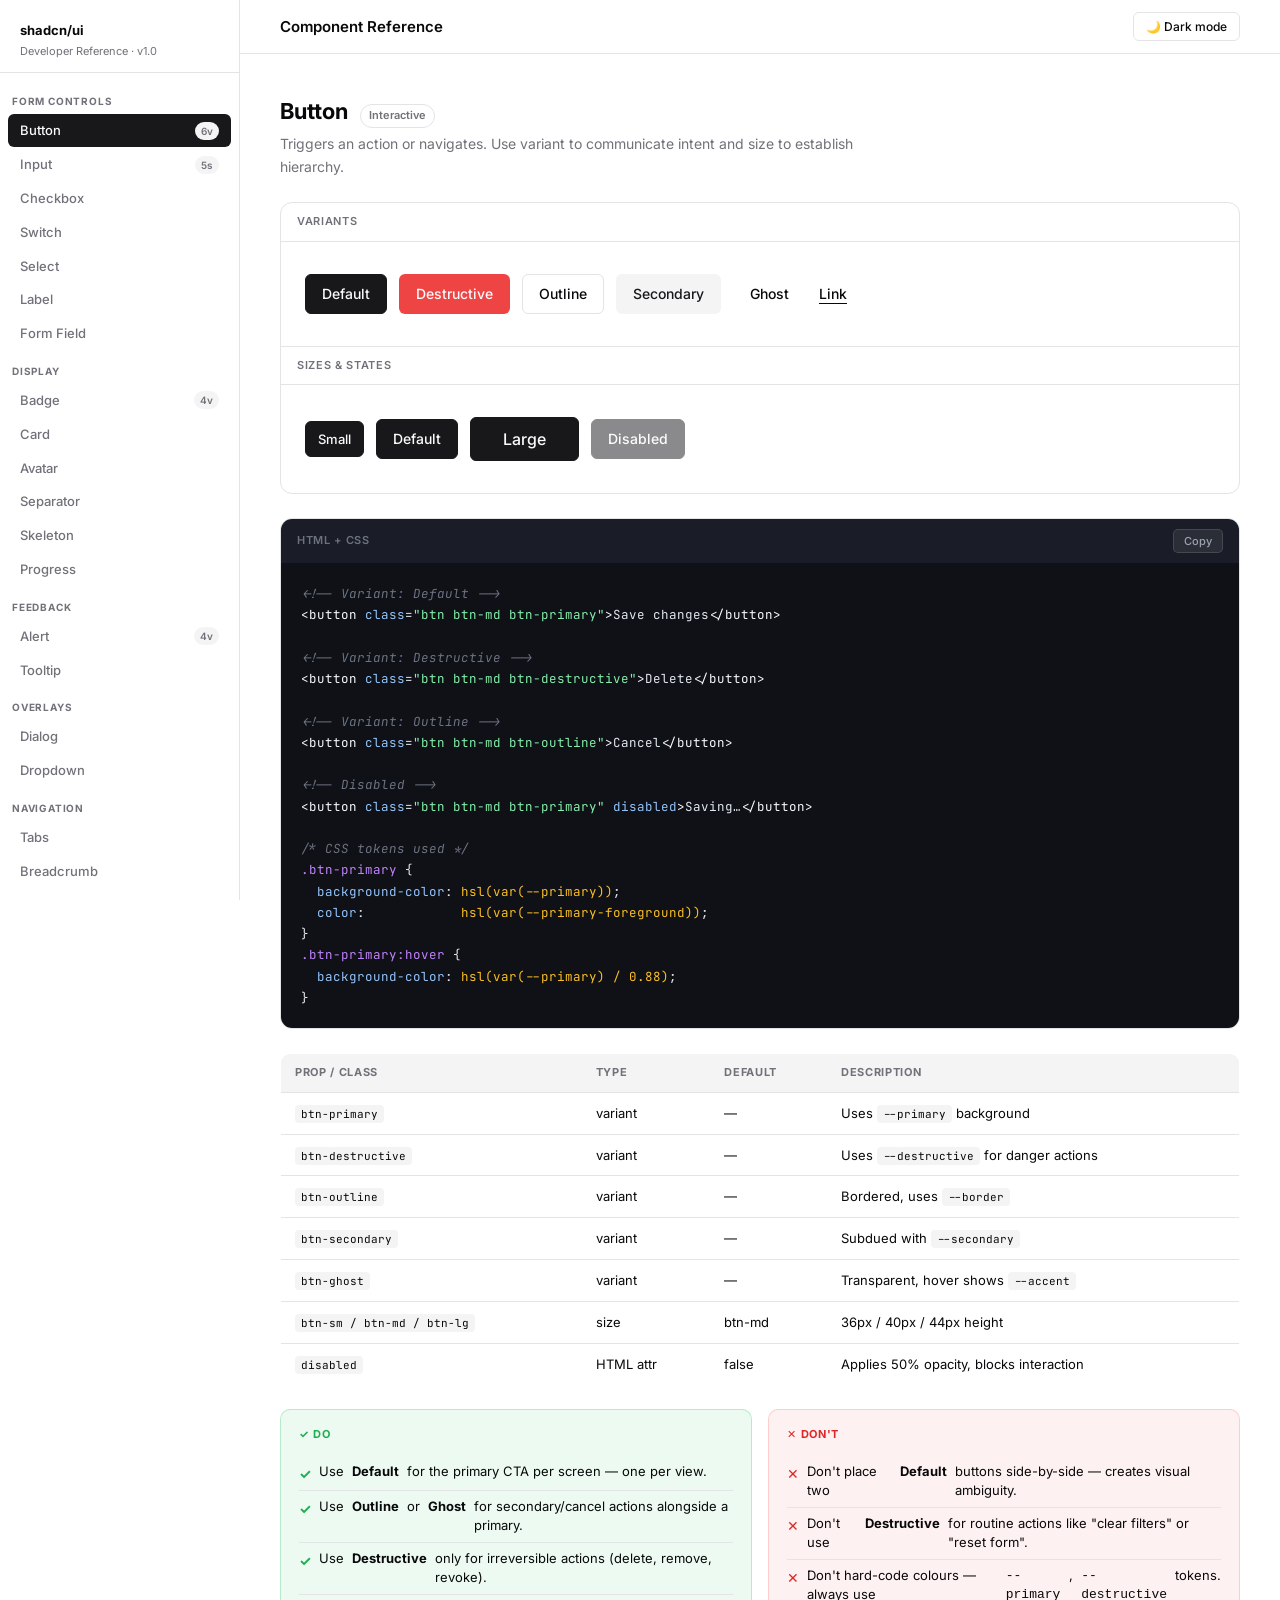
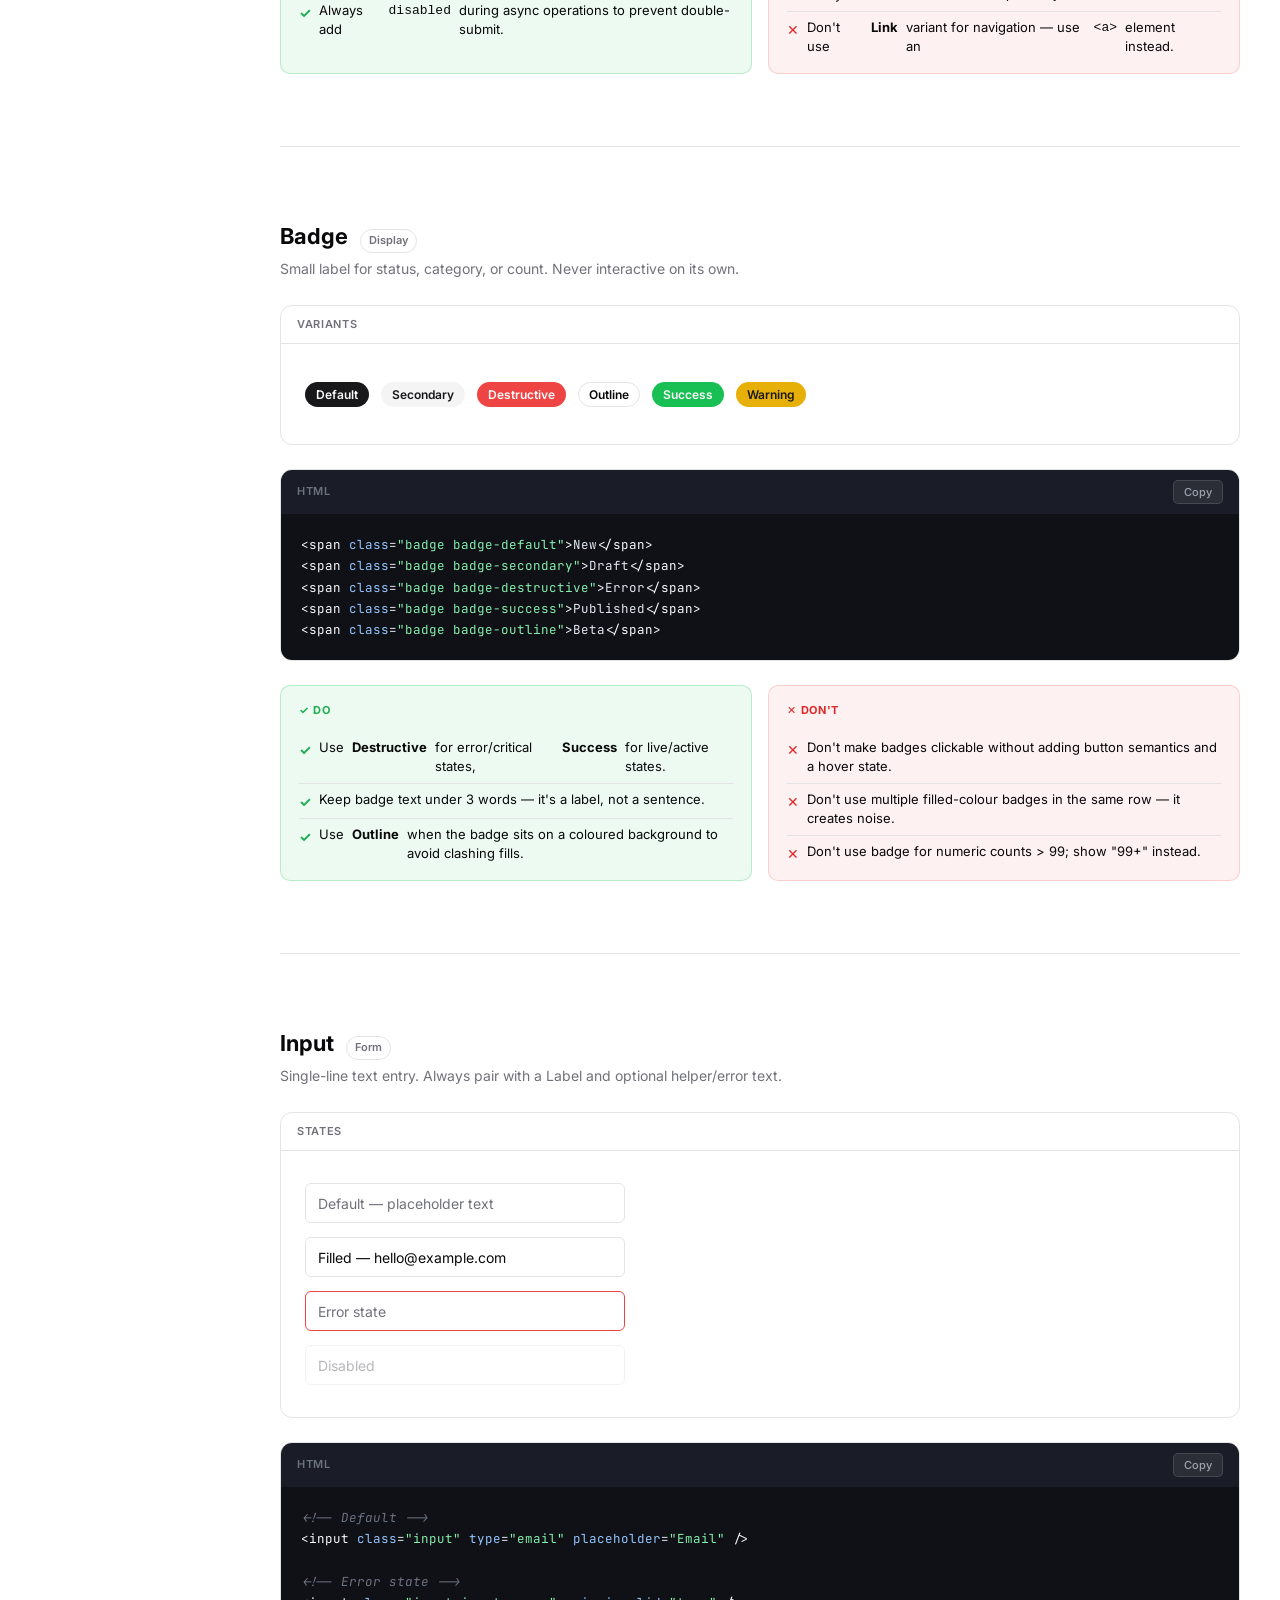
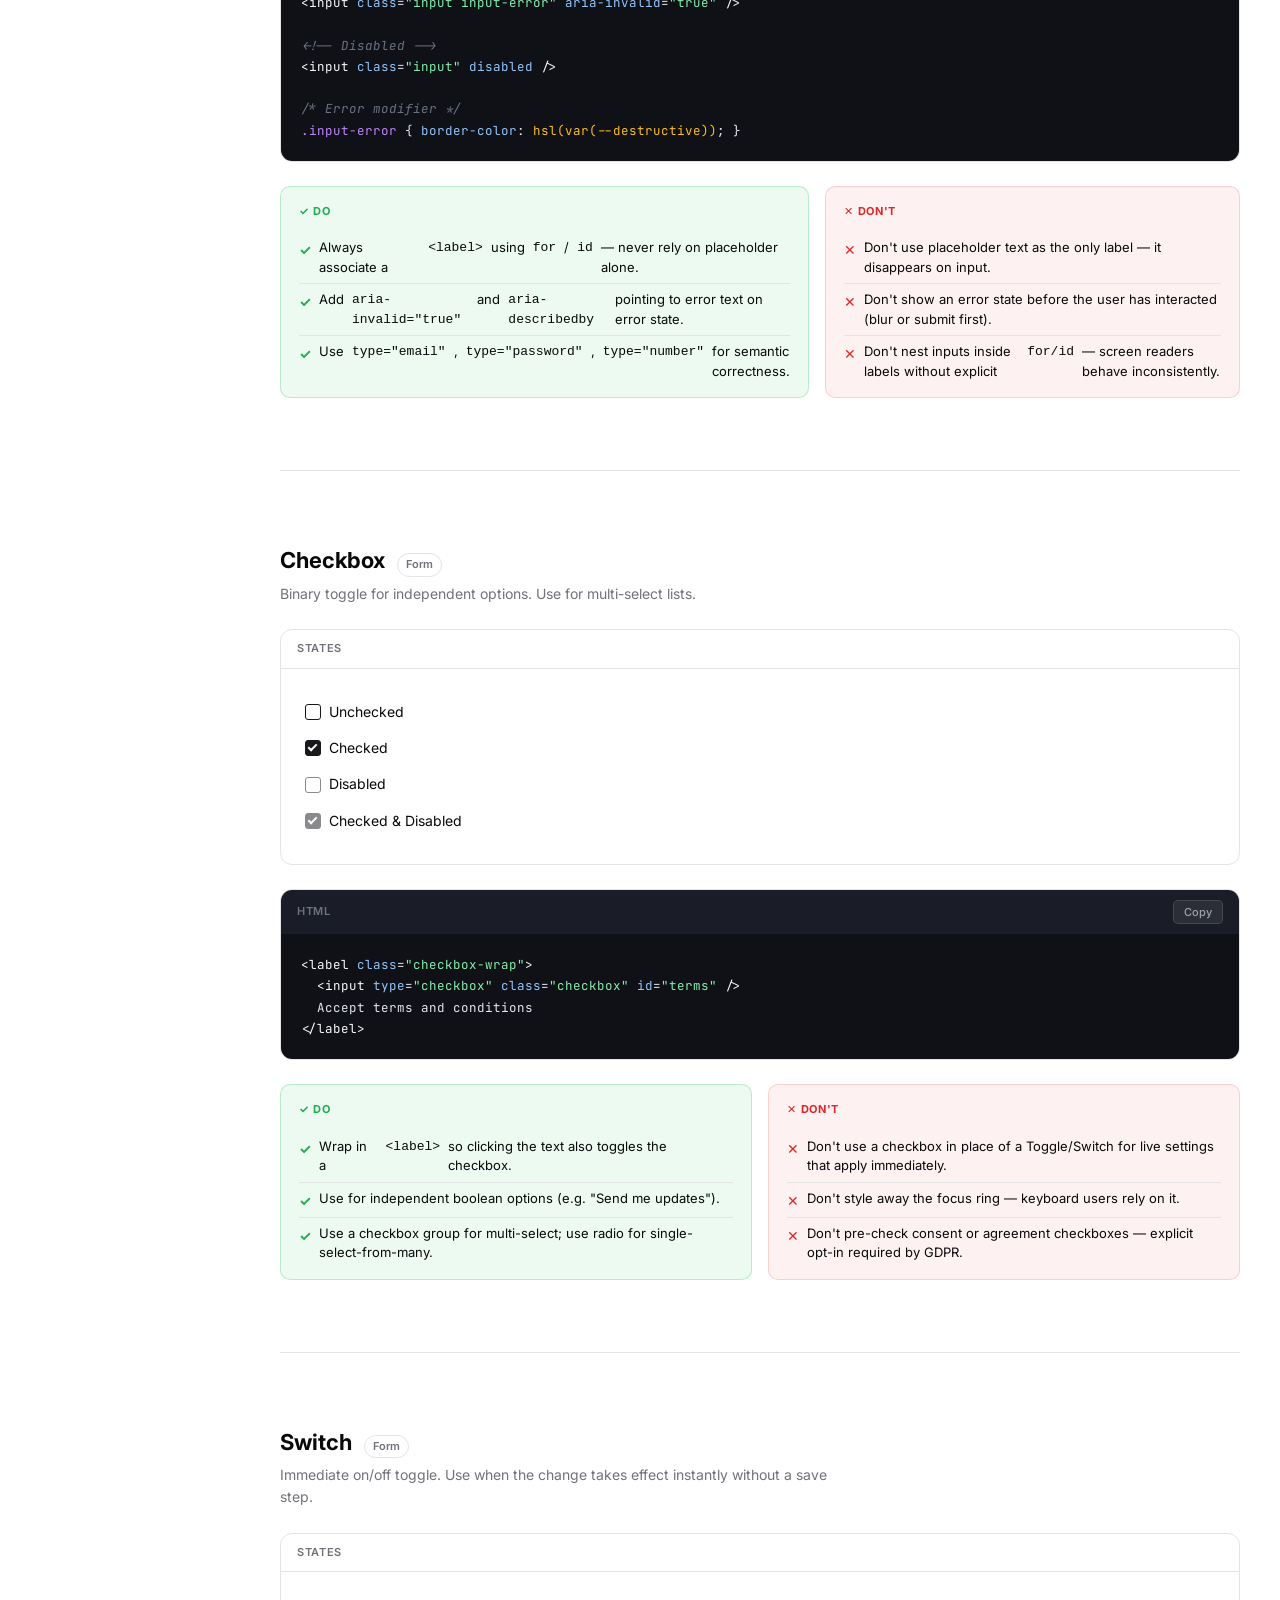
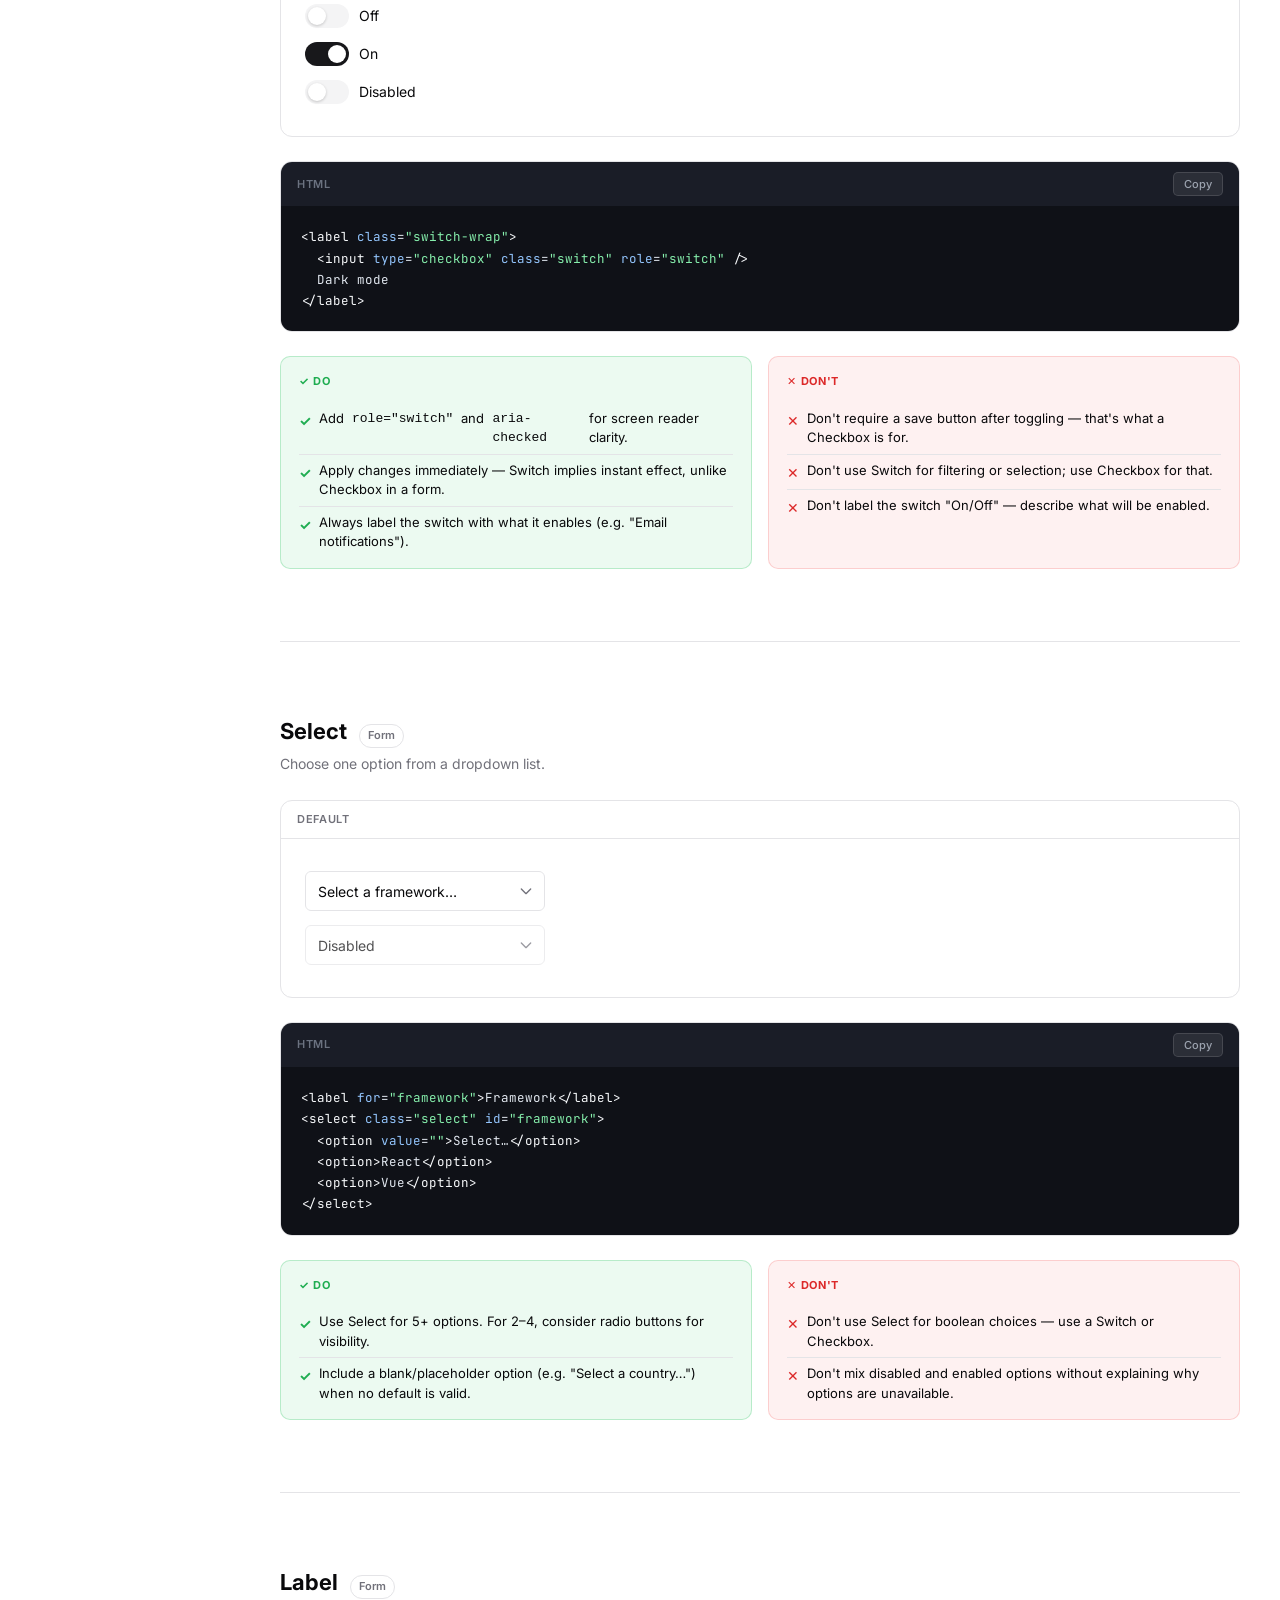
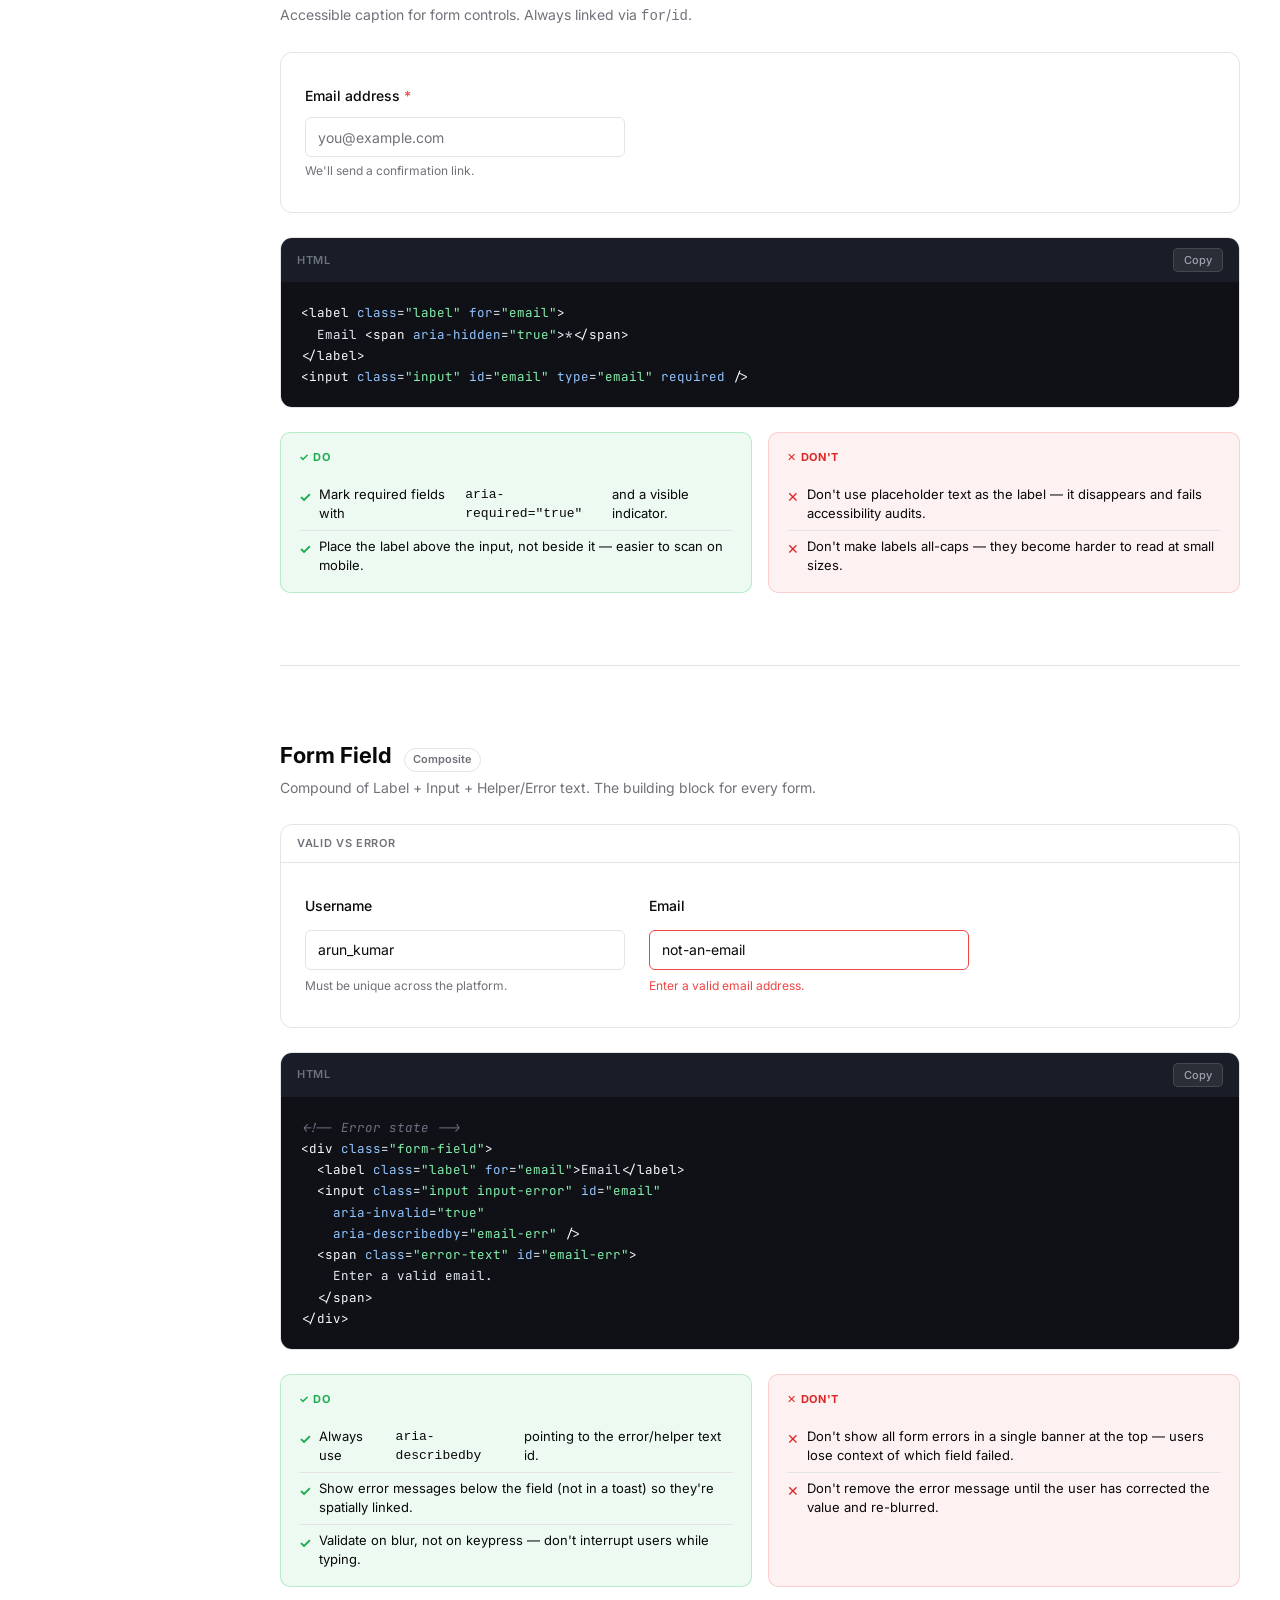
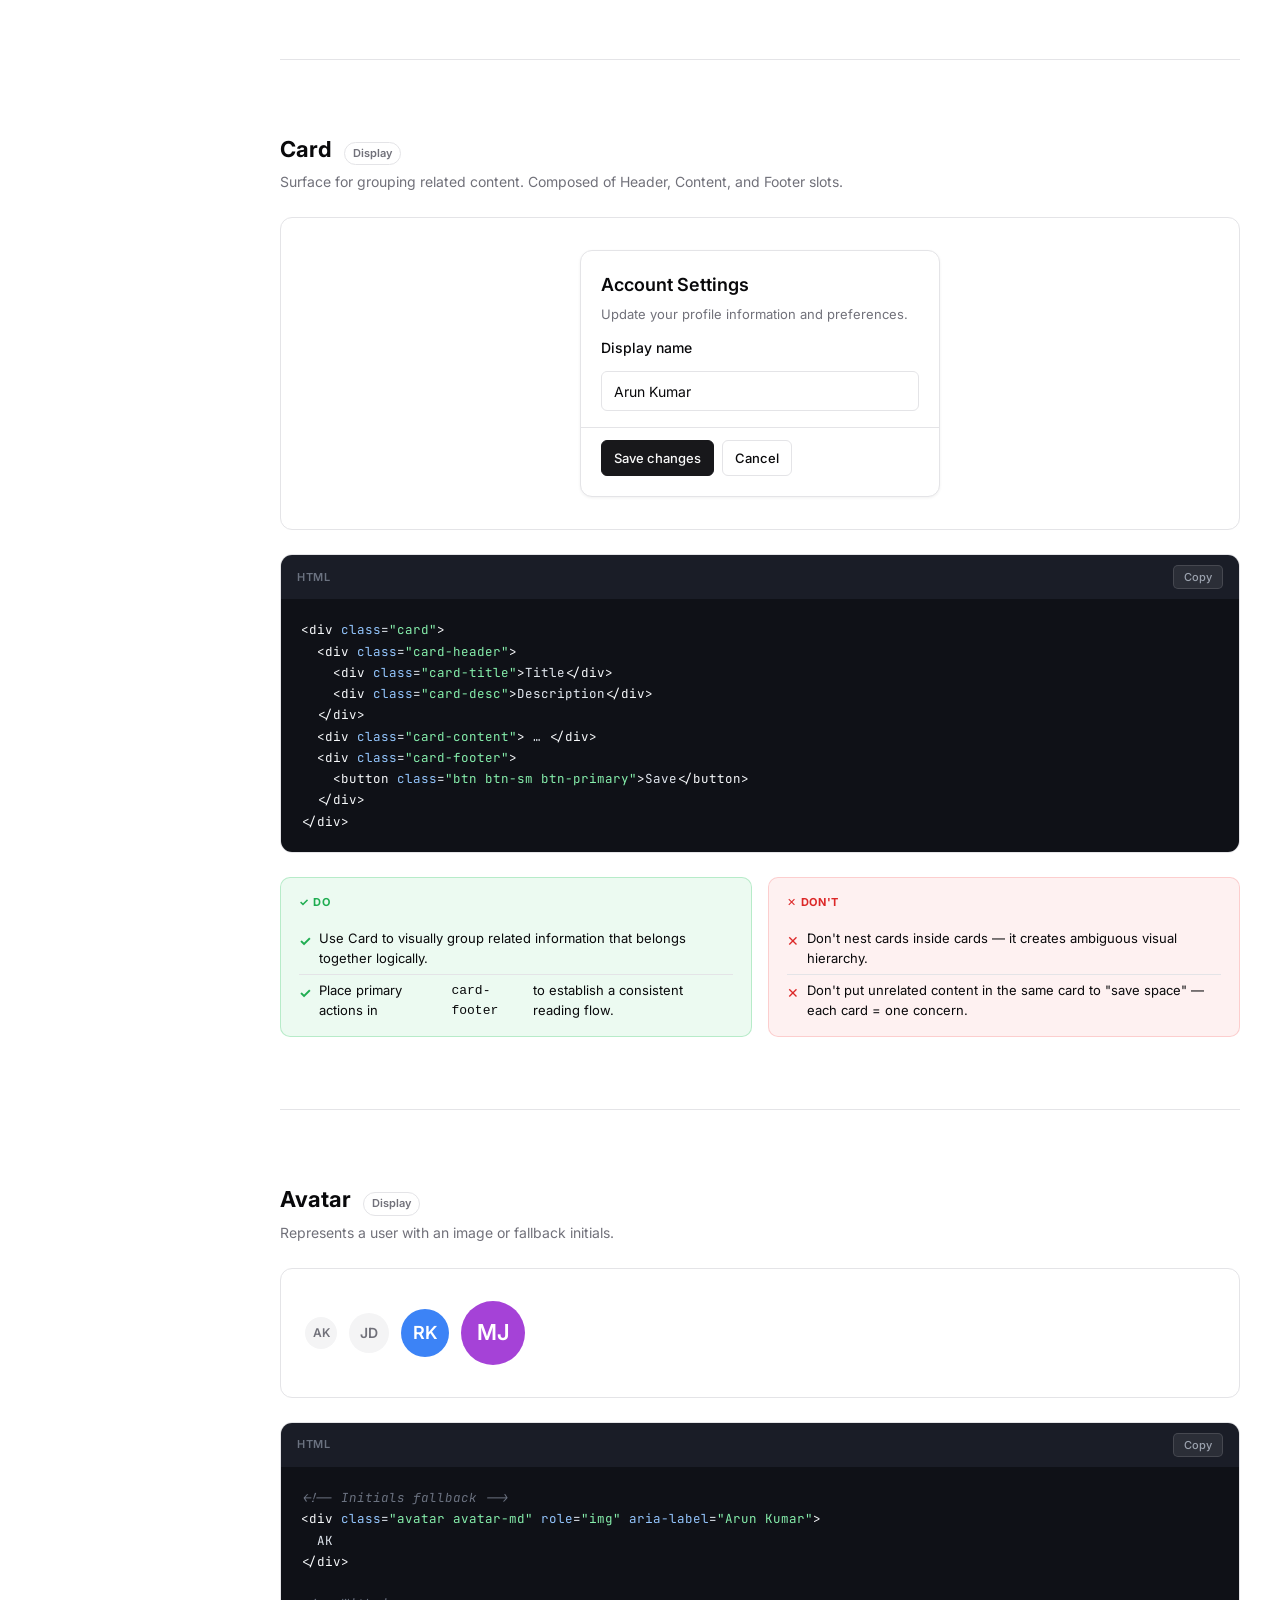
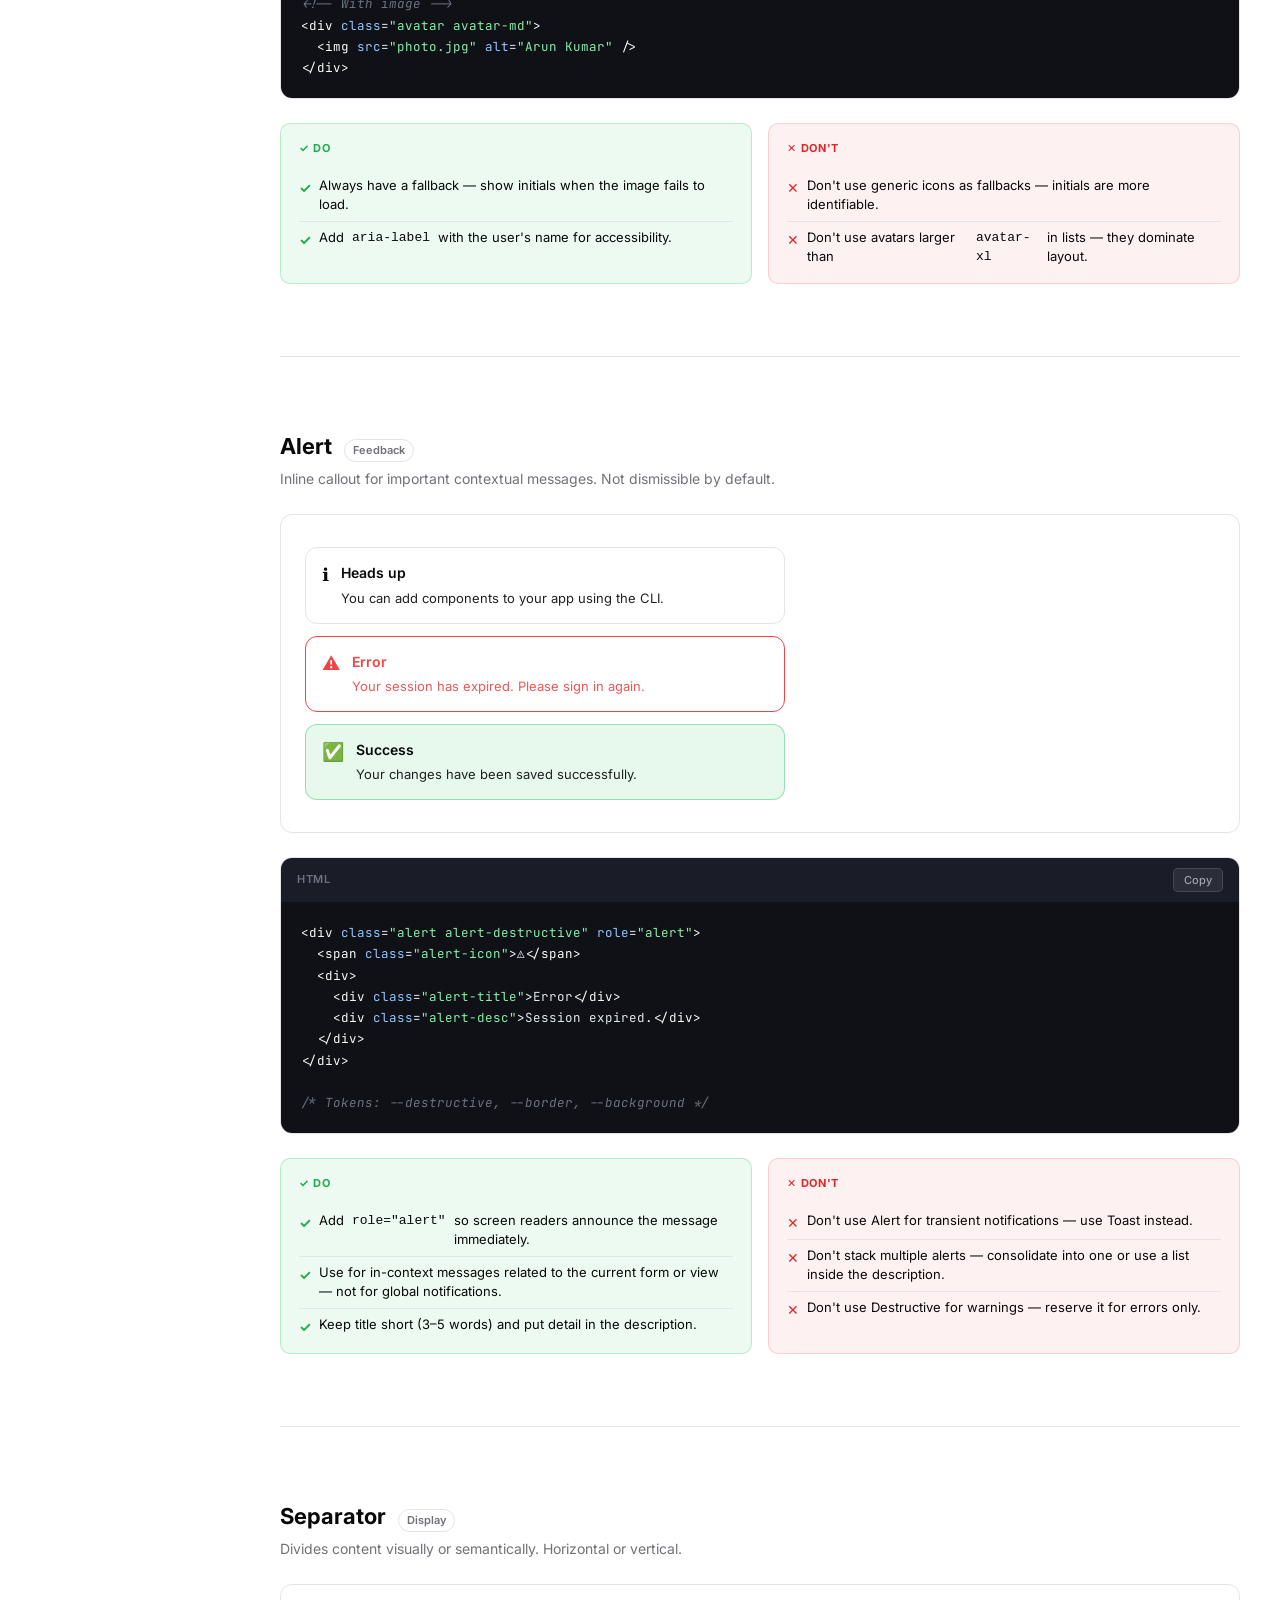
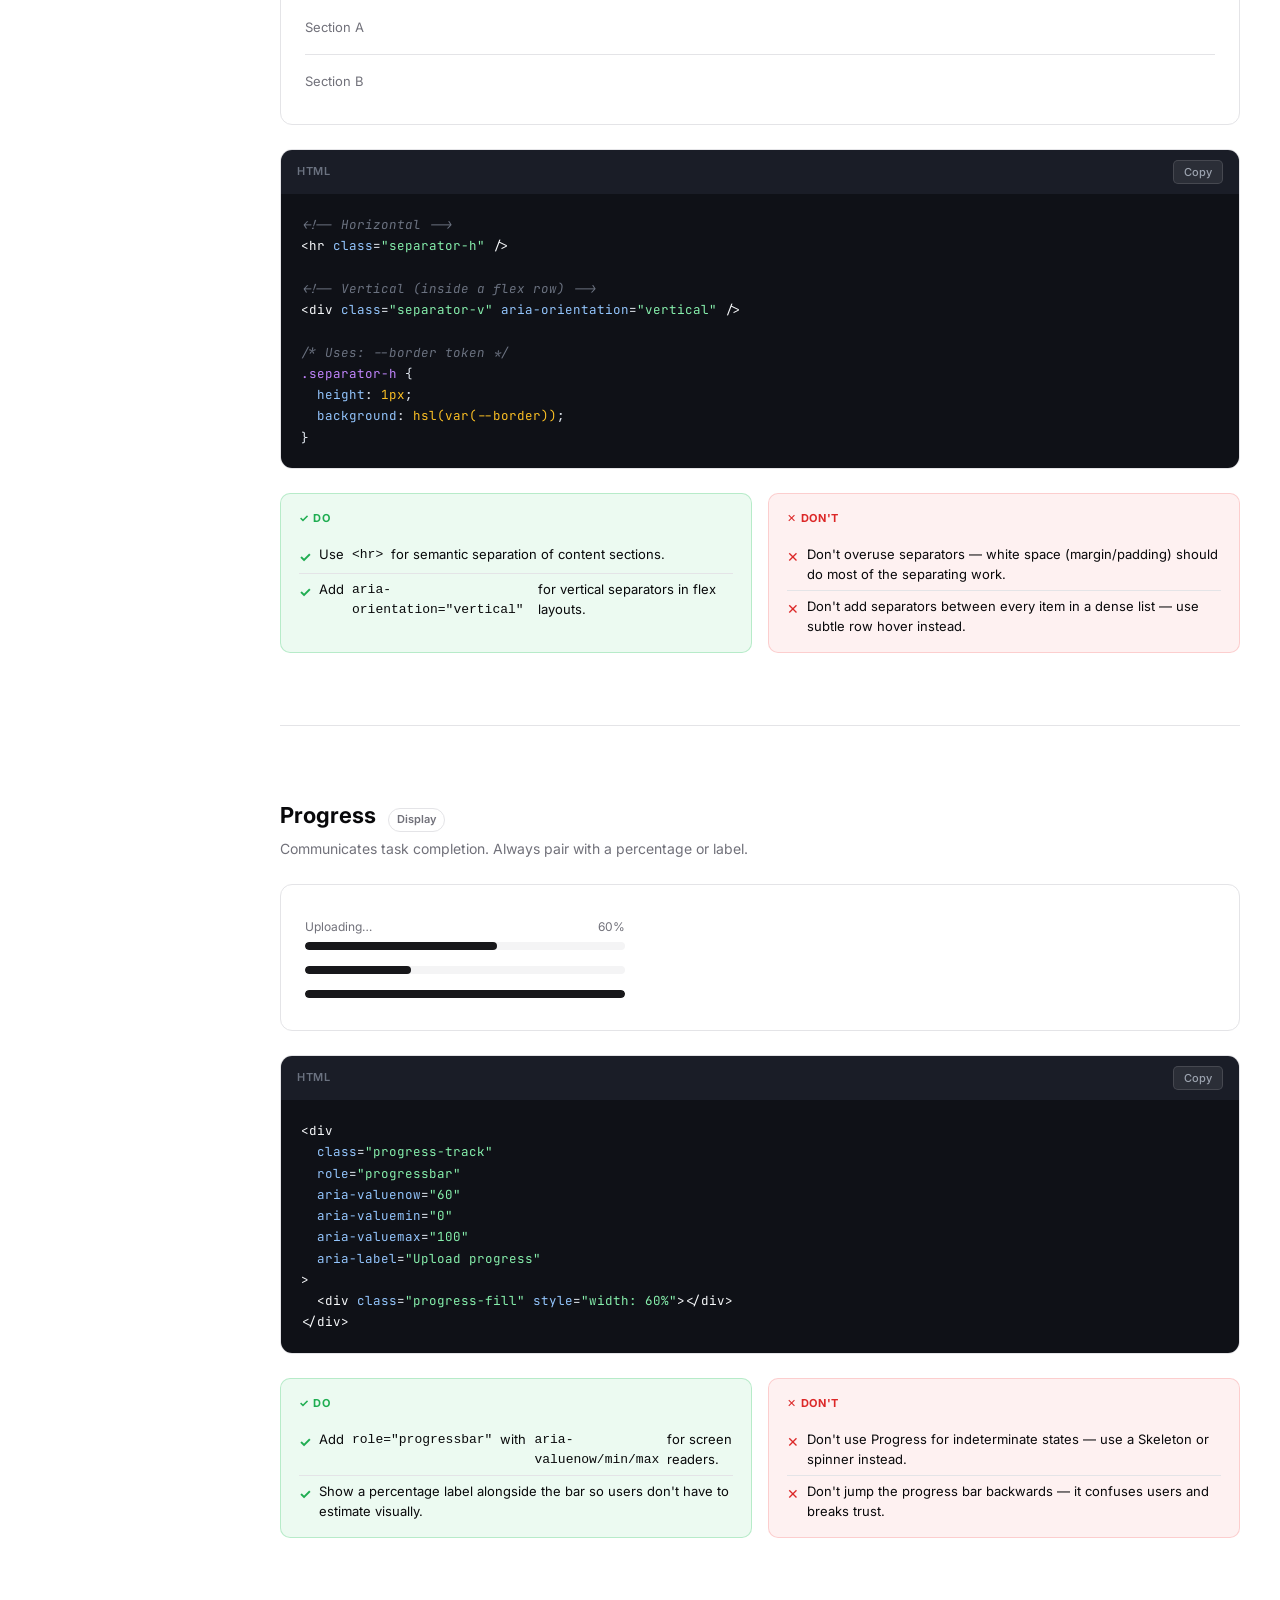
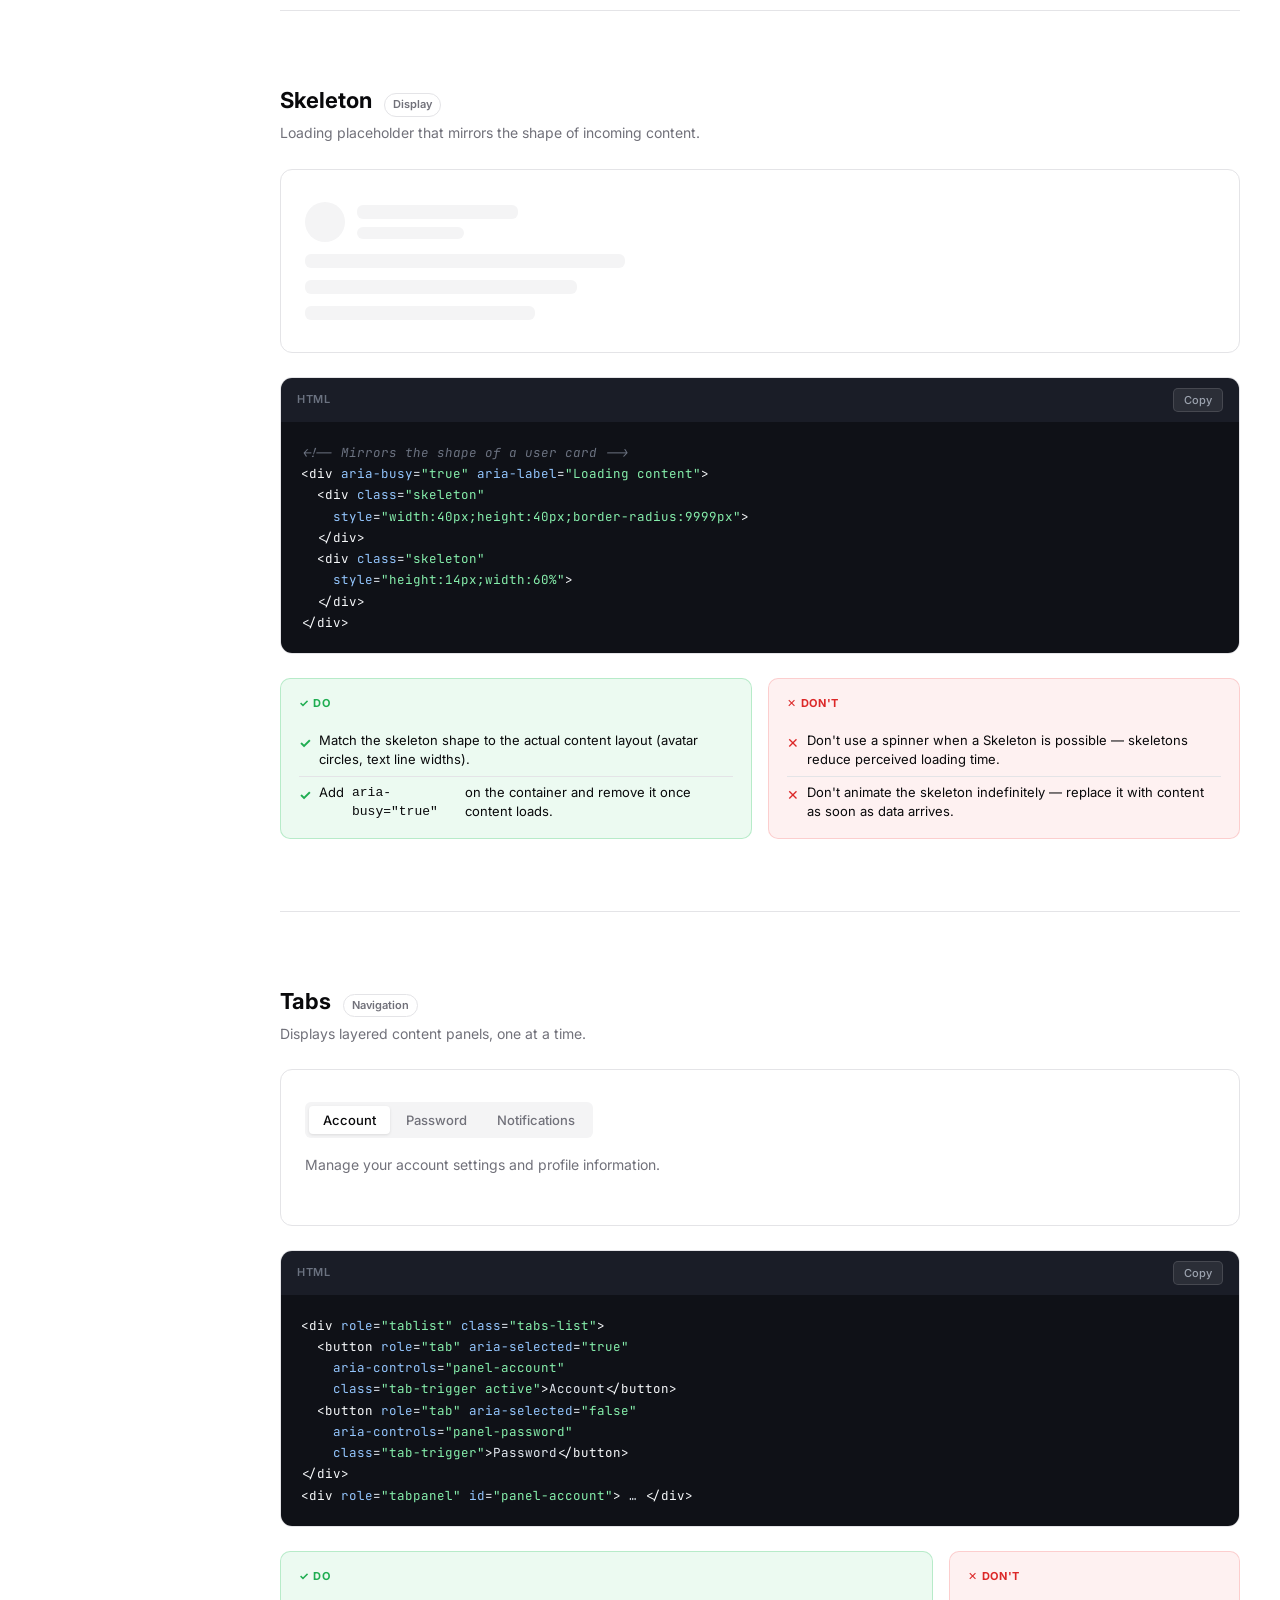
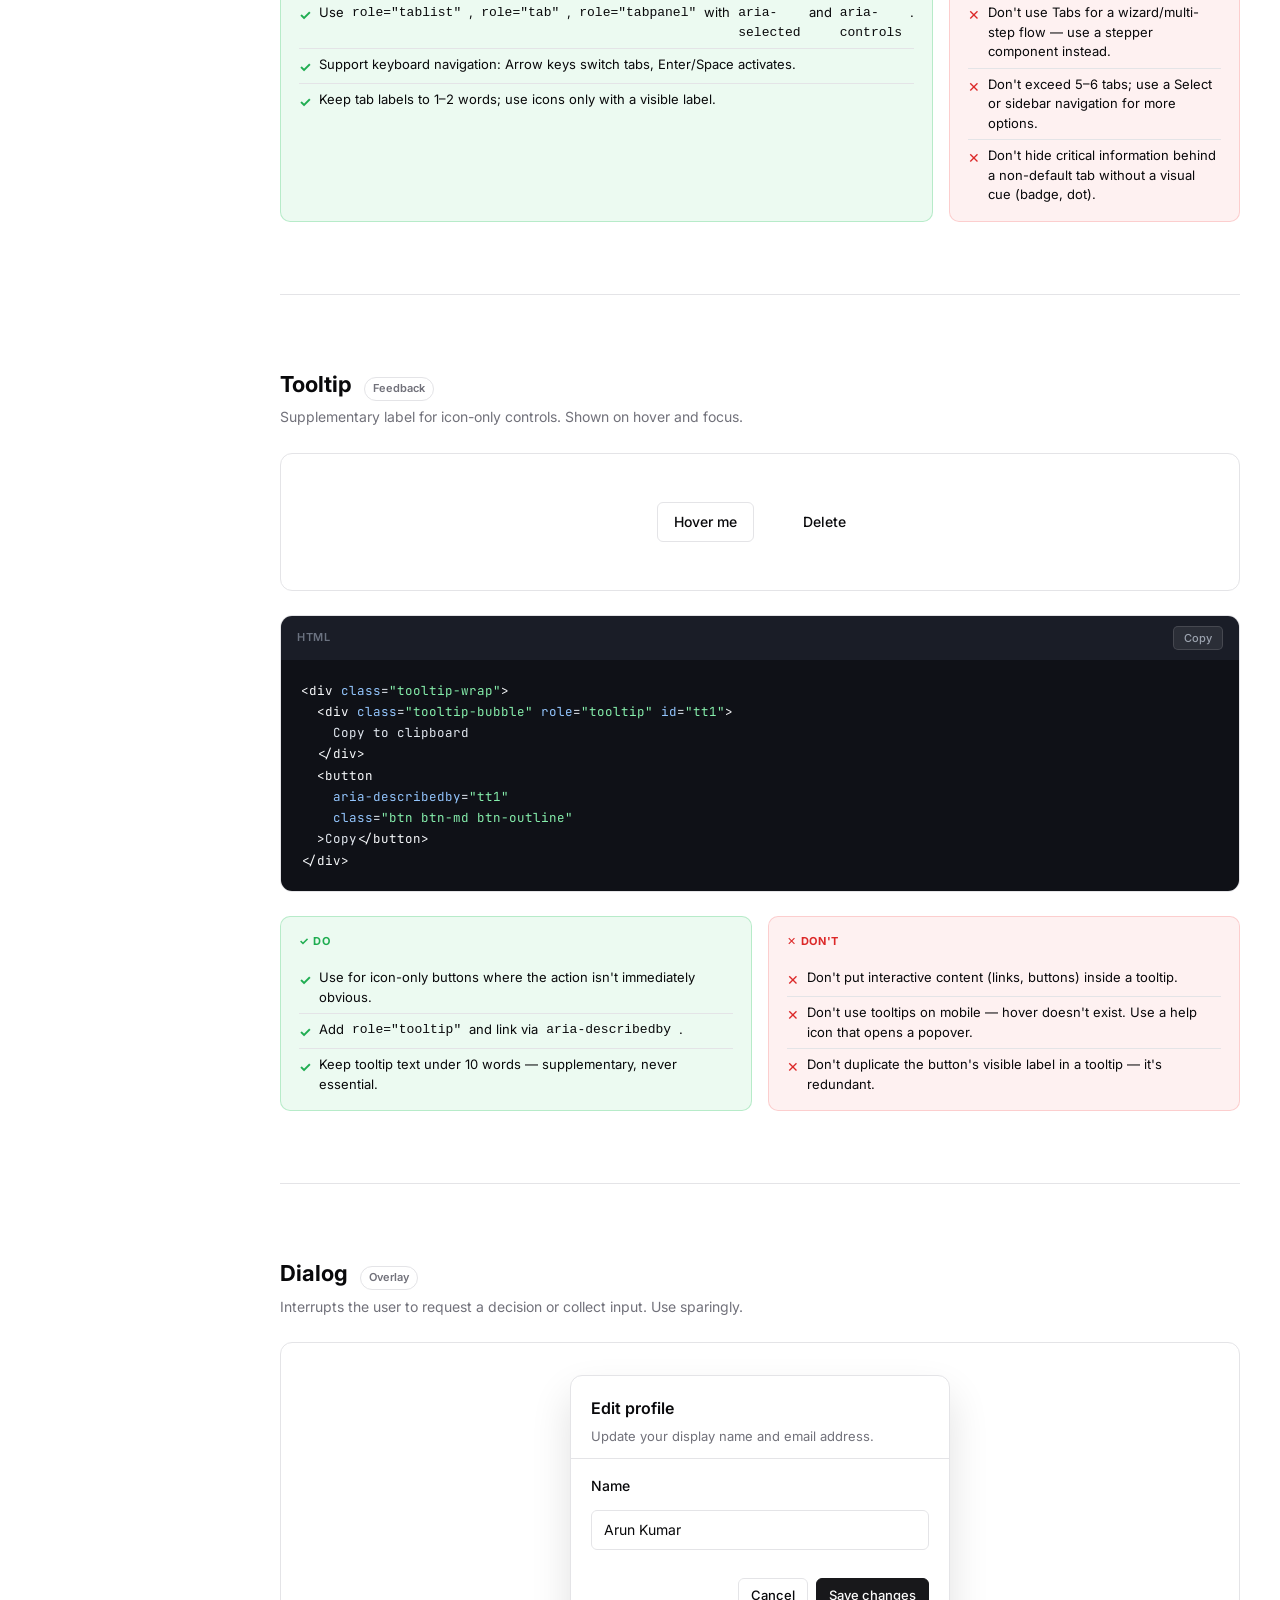
==== index.html @ 9dd7ae64 "Rename Design System/index.html to index.html" ====
<!DOCTYPE html>
<html lang="en">
<head>
<meta charset="UTF-8"/>
<meta name="viewport" content="width=device-width,initial-scale=1.0"/>
<title>shadcn/ui — Developer Reference</title>
<link href="https://fonts.googleapis.com/css2?family=Inter:wght@400;500;600;700&family=JetBrains+Mono:wght@400;500&display=swap" rel="stylesheet"/>
<style>
/* ═══════════════════════════════════════════════════
   DESIGN TOKENS
═══════════════════════════════════════════════════ */
:root {
  --background:0 0% 100%;--foreground:240 10% 3.9%;
  --card:0 0% 100%;--card-foreground:240 10% 3.9%;
  --popover:0 0% 100%;--popover-foreground:240 10% 3.9%;
  --primary:240 5.9% 10%;--primary-foreground:0 0% 98%;
  --secondary:240 4.8% 95.9%;--secondary-foreground:240 5.9% 10%;
  --muted:240 4.8% 95.9%;--muted-foreground:240 3.8% 46.1%;
  --accent:240 4.8% 95.9%;--accent-foreground:240 5.9% 10%;
  --destructive:0 84.2% 60.2%;--destructive-foreground:0 0% 98%;
  --success:141 78% 42%;--success-foreground:0 0% 98%;
  --warning:45 93% 47%;--warning-foreground:0 0% 10%;
  --border:240 5.9% 90%;--input:240 5.9% 90%;--ring:240 5.9% 10%;
  --radius:0.375rem;
  --sidebar-w:240px;
  --code-bg:#0f1117;
}
.dark {
  --background:240 10% 3.9%;--foreground:0 0% 98%;
  --card:240 10% 3.9%;--card-foreground:0 0% 98%;
  --popover:240 10% 3.9%;--popover-foreground:0 0% 98%;
  --primary:0 0% 98%;--primary-foreground:240 5.9% 10%;
  --secondary:240 3.7% 15.9%;--secondary-foreground:0 0% 98%;
  --muted:240 3.7% 15.9%;--muted-foreground:240 5% 64.9%;
  --accent:240 3.7% 15.9%;--accent-foreground:0 0% 98%;
  --destructive:0 62.8% 30.6%;--destructive-foreground:0 0% 98%;
  --border:240 3.7% 15.9%;--input:240 3.7% 15.9%;--ring:240 4.9% 83.9%;
  --code-bg:#0a0a0f;
}

/* ═══════════════════════════════════════════════════
   RESET & BASE
═══════════════════════════════════════════════════ */
*,*::before,*::after{box-sizing:border-box;margin:0;padding:0}
html{scroll-behavior:smooth}
body{
  font-family:'Inter',ui-sans-serif,system-ui,sans-serif;
  background:hsl(var(--background));
  color:hsl(var(--foreground));
  display:flex; min-height:100vh;
  transition:background 200ms,color 200ms;
  font-size:14px; line-height:1.6;
}

/* ═══════════════════════════════════════════════════
   SIDEBAR
═══════════════════════════════════════════════════ */
.sidebar{
  position:fixed; top:0; left:0;
  width:var(--sidebar-w); height:100vh;
  background:hsl(var(--card));
  border-right:1px solid hsl(var(--border));
  display:flex; flex-direction:column;
  overflow-y:auto; z-index:100;
}
.sidebar-header{
  padding:20px 20px 12px;
  border-bottom:1px solid hsl(var(--border));
  position:sticky; top:0;
  background:hsl(var(--card));
  z-index:1;
}
.sidebar-logo{font-size:13px;font-weight:700;color:hsl(var(--foreground))}
.sidebar-sub{font-size:11px;color:hsl(var(--muted-foreground));margin-top:2px}
.sidebar-section{padding:12px 12px 4px;font-size:10px;font-weight:700;letter-spacing:.08em;text-transform:uppercase;color:hsl(var(--muted-foreground))}
.sidebar-link{
  display:flex;align-items:center;gap:8px;
  padding:6px 12px; border-radius:6px; margin:1px 8px;
  font-size:13px; font-weight:500;
  color:hsl(var(--muted-foreground));
  text-decoration:none; cursor:pointer;
  transition:background 120ms,color 120ms;
}
.sidebar-link:hover{background:hsl(var(--accent));color:hsl(var(--accent-foreground))}
.sidebar-link.active{background:hsl(var(--primary));color:hsl(var(--primary-foreground))}
.sidebar-link .badge-count{
  margin-left:auto; font-size:10px; font-weight:600;
  background:hsl(var(--muted)); color:hsl(var(--muted-foreground));
  padding:1px 6px; border-radius:9999px;
}

/* ═══════════════════════════════════════════════════
   MAIN CONTENT
═══════════════════════════════════════════════════ */
.main{
  margin-left:var(--sidebar-w);
  flex:1; padding:0;
  max-width:100%;
}
.topbar{
  position:sticky; top:0; z-index:50;
  background:hsl(var(--background) / 0.85);
  backdrop-filter:blur(8px);
  border-bottom:1px solid hsl(var(--border));
  padding:12px 40px;
  display:flex; align-items:center; justify-content:space-between;
}
.topbar-title{font-size:15px;font-weight:600}
.topbar-controls{display:flex;align-items:center;gap:12px}
.theme-btn{
  display:flex;align-items:center;gap:6px;
  padding:6px 12px; border-radius:6px;
  border:1px solid hsl(var(--border));
  background:transparent; cursor:pointer;
  font-family:inherit; font-size:12px; font-weight:500;
  color:hsl(var(--foreground));
  transition:background 150ms;
}
.theme-btn:hover{background:hsl(var(--accent))}

.content{padding:40px;}

/* ═══════════════════════════════════════════════════
   COMPONENT SECTION
═══════════════════════════════════════════════════ */
.comp-section{
  margin-bottom:72px;
  scroll-margin-top:64px;
}
.comp-header{
  display:flex; align-items:baseline; gap:12px;
  margin-bottom:4px;
}
.comp-title{font-size:22px;font-weight:700}
.comp-tag{
  font-size:11px; font-weight:600; padding:2px 8px;
  border-radius:9999px; border:1px solid hsl(var(--border));
  color:hsl(var(--muted-foreground));
}
.comp-desc{font-size:14px;color:hsl(var(--muted-foreground));margin-bottom:24px;max-width:580px}

.comp-body{
  display:grid; gap:24px;
}

/* Preview pane */
.preview-pane{
  background:hsl(var(--card));
  border:1px solid hsl(var(--border));
  border-radius:12px; overflow:hidden;
}
.preview-label{
  padding:10px 16px;
  border-bottom:1px solid hsl(var(--border));
  font-size:11px; font-weight:600; letter-spacing:.06em;
  text-transform:uppercase; color:hsl(var(--muted-foreground));
  display:flex; align-items:center; justify-content:space-between;
}
.preview-inner{
  padding:32px 24px;
  display:flex; flex-wrap:wrap; align-items:center; gap:12px;
  min-height:100px;
}
.preview-inner.preview-col{flex-direction:column;align-items:flex-start}
.preview-inner.preview-center{justify-content:center}

/* Code pane */
.code-pane{
  border-radius:12px; overflow:hidden;
  border:1px solid hsl(var(--border));
}
.code-header{
  background:#1a1d27;
  padding:10px 16px;
  display:flex;align-items:center;justify-content:space-between;
}
.code-lang{font-size:11px;font-weight:600;color:#6b7280;letter-spacing:.06em;text-transform:uppercase}
.copy-btn{
  font-size:11px;font-weight:500;
  padding:4px 10px;border-radius:5px;
  background:rgba(255,255,255,0.08);color:#9ca3af;
  border:1px solid rgba(255,255,255,0.12);
  cursor:pointer;font-family:inherit;
  transition:background 150ms,color 150ms;
}
.copy-btn:hover{background:rgba(255,255,255,0.15);color:#fff}
.copy-btn.copied{color:#4ade80}
pre{
  background:var(--code-bg);
  padding:20px;overflow-x:auto;
  font-family:'JetBrains Mono',ui-monospace,monospace;
  font-size:12.5px;line-height:1.7;
  color:#e2e8f0; margin:0;
}
.tk  {color:#f8fafc}  /* token/tag */
.ky  {color:#93c5fd}  /* keyword/property */
.st  {color:#86efac}  /* string */
.cm  {color:#6b7280;font-style:italic} /* comment */
.vl  {color:#fbbf24}  /* value */
.cl  {color:#c084fc}  /* class */

/* Dos & Donts */
.dd-grid{display:grid;grid-template-columns:1fr 1fr;gap:16px}
.dd-card{
  border-radius:10px;padding:16px 18px;
}
.dd-do{background:hsl(141 78% 42% / 0.08);border:1px solid hsl(141 78% 42% / 0.25)}
.dd-dont{background:hsl(0 84% 60% / 0.07);border:1px solid hsl(0 84% 60% / 0.2)}
.dd-head{
  font-size:11px;font-weight:700;letter-spacing:.06em;text-transform:uppercase;
  margin-bottom:12px;display:flex;align-items:center;gap:6px;
}
.dd-do   .dd-head{color:hsl(141 70% 40%)}
.dd-dont .dd-head{color:hsl(0 72% 51%)}
.dark .dd-do   .dd-head{color:hsl(141 60% 55%)}
.dark .dd-dont .dd-head{color:hsl(0 84% 60%)}
.dd-item{
  font-size:13px;color:hsl(var(--foreground));
  padding:6px 0; border-bottom:1px solid hsl(var(--border));
  display:flex;gap:8px;align-items:flex-start;line-height:1.5;
}
.dd-item:last-child{border-bottom:none;padding-bottom:0}
.dd-item::before{font-size:14px;flex-shrink:0;margin-top:1px}
.dd-do   .dd-item::before{content:"✓";color:hsl(141 70% 40%);font-weight:700}
.dark .dd-do .dd-item::before{color:hsl(141 60% 55%)}
.dd-dont .dd-item::before{content:"✕";color:hsl(0 72% 51%);font-weight:700}
.dark .dd-dont .dd-item::before{color:hsl(0 84% 60%)}

.section-divider{
  height:1px;background:hsl(var(--border));
  margin:72px 0;
}

/* ═══════════════════════════════════════════════════
   COMPONENT STYLES (live previews)
═══════════════════════════════════════════════════ */

/* Button */
.btn{
  display:inline-flex;align-items:center;justify-content:center;gap:8px;
  border:1px solid transparent;border-radius:var(--radius);
  font-family:inherit;font-size:14px;font-weight:500;line-height:1;
  white-space:nowrap;cursor:pointer;user-select:none;text-decoration:none;outline:none;
  transition:background 150ms,color 150ms,border-color 150ms,opacity 150ms,box-shadow 150ms;
}
.btn:focus-visible{box-shadow:0 0 0 2px hsl(var(--background)),0 0 0 4px hsl(var(--ring))}
.btn:disabled{pointer-events:none;opacity:.5}
.btn-sm{height:36px;padding:0 12px;font-size:13px}
.btn-md{height:40px;padding:0 16px}
.btn-lg{height:44px;padding:0 32px;font-size:16px}
.btn-icon{height:40px;width:40px;padding:0}
.btn-primary{background:hsl(var(--primary));color:hsl(var(--primary-foreground));border-color:hsl(var(--primary))}
.btn-primary:hover:not(:disabled){background:hsl(var(--primary)/.88);border-color:hsl(var(--primary)/.88)}
.btn-destructive{background:hsl(var(--destructive));color:hsl(var(--destructive-foreground))}
.btn-destructive:hover:not(:disabled){background:hsl(var(--destructive)/.88)}
.btn-outline{background:hsl(var(--background));color:hsl(var(--foreground));border-color:hsl(var(--border))}
.btn-outline:hover:not(:disabled){background:hsl(var(--accent));color:hsl(var(--accent-foreground))}
.btn-secondary{background:hsl(var(--secondary));color:hsl(var(--secondary-foreground));border-color:transparent}
.btn-secondary:hover:not(:disabled){background:hsl(var(--secondary)/.75)}
.btn-ghost{background:transparent;color:hsl(var(--foreground));border-color:transparent}
.btn-ghost:hover:not(:disabled){background:hsl(var(--accent));color:hsl(var(--accent-foreground))}
.btn-link{background:transparent;color:hsl(var(--foreground));border-color:transparent;text-decoration:underline;text-underline-offset:4px;height:auto;padding:0}
.btn-link:hover:not(:disabled){opacity:.8}
.btn svg{width:16px;height:16px;flex-shrink:0}

/* Badge */
.badge{
  display:inline-flex;align-items:center;
  border-radius:9999px;padding:2px 10px;
  font-size:12px;font-weight:600;border:1px solid transparent;
  white-space:nowrap;
}
.badge-default{background:hsl(var(--primary));color:hsl(var(--primary-foreground))}
.badge-secondary{background:hsl(var(--secondary));color:hsl(var(--secondary-foreground))}
.badge-destructive{background:hsl(var(--destructive));color:hsl(var(--destructive-foreground))}
.badge-outline{background:transparent;color:hsl(var(--foreground));border-color:hsl(var(--border))}
.badge-success{background:hsl(var(--success));color:hsl(var(--success-foreground))}
.badge-warning{background:hsl(var(--warning));color:hsl(var(--warning-foreground))}

/* Input */
.input{
  display:flex;height:40px;width:100%;max-width:320px;
  border-radius:var(--radius);border:1px solid hsl(var(--input));
  background:hsl(var(--background));color:hsl(var(--foreground));
  padding:0 12px;font-family:inherit;font-size:14px;outline:none;
  transition:border-color 150ms,box-shadow 150ms;
}
.input::placeholder{color:hsl(var(--muted-foreground))}
.input:focus{border-color:hsl(var(--ring));box-shadow:0 0 0 2px hsl(var(--background)),0 0 0 4px hsl(var(--ring)/.35)}
.input:disabled{opacity:.5;cursor:not-allowed}
.input.input-error{border-color:hsl(var(--destructive))}

/* Label */
.label{font-size:14px;font-weight:500;color:hsl(var(--foreground));display:block;margin-bottom:6px}

/* Textarea */
.textarea{
  width:100%;max-width:320px;min-height:80px;
  border-radius:var(--radius);border:1px solid hsl(var(--input));
  background:hsl(var(--background));color:hsl(var(--foreground));
  padding:8px 12px;font-family:inherit;font-size:14px;outline:none;resize:vertical;
  transition:border-color 150ms,box-shadow 150ms;
}
.textarea:focus{border-color:hsl(var(--ring));box-shadow:0 0 0 2px hsl(var(--background)),0 0 0 4px hsl(var(--ring)/.35)}

/* Checkbox */
.checkbox-wrap{display:flex;align-items:center;gap:8px;cursor:pointer;user-select:none}
.checkbox{
  width:16px;height:16px;border-radius:3px;flex-shrink:0;cursor:pointer;
  border:1.5px solid hsl(var(--primary));background:hsl(var(--background));
  appearance:none;-webkit-appearance:none;
  transition:background 150ms,border-color 150ms;position:relative;
}
.checkbox:checked{background:hsl(var(--primary));border-color:hsl(var(--primary))}
.checkbox:checked::after{
  content:'';position:absolute;left:4px;top:1px;
  width:5px;height:9px;border:2px solid hsl(var(--primary-foreground));
  border-left:none;border-top:none;transform:rotate(45deg);
}
.checkbox:focus-visible{outline:2px solid hsl(var(--ring));outline-offset:2px}
.checkbox:disabled{opacity:.5;cursor:not-allowed}

/* Switch */
.switch-wrap{display:flex;align-items:center;gap:10px;cursor:pointer;user-select:none}
.switch{
  position:relative;width:44px;height:24px;flex-shrink:0;
  appearance:none;-webkit-appearance:none;cursor:pointer;
  border-radius:9999px;background:hsl(var(--muted));
  border:none;transition:background 200ms;outline:none;
}
.switch:checked{background:hsl(var(--primary))}
.switch::after{
  content:'';position:absolute;top:3px;left:3px;
  width:18px;height:18px;border-radius:9999px;
  background:hsl(var(--background));
  box-shadow:0 1px 3px rgba(0,0,0,.2);
  transition:transform 200ms;
}
.switch:checked::after{transform:translateX(20px)}
.switch:focus-visible{outline:2px solid hsl(var(--ring));outline-offset:2px}

/* Select */
.select{
  height:40px;padding:0 32px 0 12px;
  border-radius:var(--radius);border:1px solid hsl(var(--input));
  background:hsl(var(--background));color:hsl(var(--foreground));
  font-family:inherit;font-size:14px;outline:none;cursor:pointer;
  appearance:none;
  background-image:url("data:image/svg+xml,%3Csvg xmlns='http://www.w3.org/2000/svg' width='16' height='16' fill='none' viewBox='0 0 24 24' stroke='%2371717a' stroke-width='2'%3E%3Cpath stroke-linecap='round' stroke-linejoin='round' d='m19 9-7 7-7-7'/%3E%3C/svg%3E");
  background-repeat:no-repeat;background-position:right 10px center;
  transition:border-color 150ms,box-shadow 150ms;
}
.select:focus{border-color:hsl(var(--ring));box-shadow:0 0 0 2px hsl(var(--background)),0 0 0 4px hsl(var(--ring)/.35)}

/* Card */
.card{
  border-radius:calc(var(--radius)*2);border:1px solid hsl(var(--border));
  background:hsl(var(--card));color:hsl(var(--card-foreground));
  box-shadow:0 1px 3px rgba(0,0,0,.06);
}
.card-header{padding:20px 20px 12px}
.card-title{font-size:18px;font-weight:600;margin-bottom:4px}
.card-desc{font-size:13px;color:hsl(var(--muted-foreground))}
.card-content{padding:0 20px 16px}
.card-footer{padding:12px 20px 20px;border-top:1px solid hsl(var(--border));display:flex;gap:8px}

/* Avatar */
.avatar{
  border-radius:9999px;background:hsl(var(--muted));
  display:inline-flex;align-items:center;justify-content:center;
  font-weight:600;color:hsl(var(--muted-foreground));flex-shrink:0;overflow:hidden;
}
.avatar-sm{width:32px;height:32px;font-size:12px}
.avatar-md{width:40px;height:40px;font-size:14px}
.avatar-lg{width:48px;height:48px;font-size:18px}
.avatar-xl{width:64px;height:64px;font-size:22px}
.avatar img{width:100%;height:100%;object-fit:cover}

/* Separator */
.separator-h{height:1px;background:hsl(var(--border));width:100%}
.separator-v{width:1px;background:hsl(var(--border));height:40px;flex-shrink:0}

/* Alert */
.alert{
  border-radius:calc(var(--radius)*2);border:1px solid;
  padding:14px 16px;display:flex;gap:12px;
}
.alert-default{background:hsl(var(--background));border-color:hsl(var(--border));color:hsl(var(--foreground))}
.alert-destructive{background:hsl(var(--background));border-color:hsl(var(--destructive));color:hsl(var(--destructive))}
.alert-success{background:hsl(var(--success)/.1);border-color:hsl(var(--success)/.4);color:hsl(var(--foreground))}
.alert-warning{background:hsl(var(--warning)/.1);border-color:hsl(var(--warning)/.4);color:hsl(var(--foreground))}
.alert-icon{font-size:18px;flex-shrink:0;line-height:1.4}
.alert-body{}
.alert-title{font-weight:600;font-size:14px;margin-bottom:3px}
.alert-desc{font-size:13px;opacity:.9}
.alert-destructive .alert-title{color:hsl(var(--destructive))}

/* Progress */
.progress-wrap{width:100%;max-width:320px}
.progress-track{
  height:8px;width:100%;border-radius:9999px;
  background:hsl(var(--secondary));overflow:hidden;
}
.progress-fill{height:100%;border-radius:9999px;background:hsl(var(--primary));transition:width 400ms}

/* Skeleton */
.skeleton{
  border-radius:var(--radius);background:hsl(var(--muted));
  animation:pulse 1.5s ease-in-out infinite;
}
@keyframes pulse{0%,100%{opacity:1}50%{opacity:.4}}

/* Tabs */
.tabs-list{
  display:inline-flex;background:hsl(var(--muted));
  border-radius:var(--radius);padding:4px;gap:2px;
}
.tab-trigger{
  padding:6px 14px;border-radius:calc(var(--radius) - 2px);
  font-size:13px;font-weight:500;cursor:pointer;
  border:none;background:transparent;
  color:hsl(var(--muted-foreground));font-family:inherit;
  transition:background 150ms,color 150ms;
}
.tab-trigger.active{background:hsl(var(--background));color:hsl(var(--foreground));box-shadow:0 1px 3px rgba(0,0,0,.1)}
.tab-trigger:hover:not(.active){color:hsl(var(--foreground))}
.tab-content{padding:16px 0;font-size:14px;color:hsl(var(--muted-foreground))}

/* Tooltip */
.tooltip-wrap{position:relative;display:inline-flex}
.tooltip-trigger{display:inline-flex}
.tooltip-bubble{
  position:absolute;bottom:calc(100% + 8px);left:50%;transform:translateX(-50%);
  background:hsl(var(--foreground));color:hsl(var(--background));
  padding:5px 10px;border-radius:5px;font-size:12px;font-weight:500;
  white-space:nowrap;pointer-events:none;opacity:0;transition:opacity 150ms;
  box-shadow:0 4px 8px rgba(0,0,0,.12);
}
.tooltip-bubble::after{
  content:'';position:absolute;top:100%;left:50%;transform:translateX(-50%);
  border:5px solid transparent;border-top-color:hsl(var(--foreground));
}
.tooltip-wrap:hover .tooltip-bubble{opacity:1}

/* Breadcrumb */
.breadcrumb{display:flex;align-items:center;gap:6px;flex-wrap:wrap;font-size:14px}
.breadcrumb-item{color:hsl(var(--muted-foreground));text-decoration:none;transition:color 150ms}
.breadcrumb-item:hover{color:hsl(var(--foreground))}
.breadcrumb-item.current{color:hsl(var(--foreground));font-weight:500;pointer-events:none}
.breadcrumb-sep{color:hsl(var(--muted-foreground));user-select:none}

/* Pagination */
.pagination{display:flex;align-items:center;gap:4px}
.page-btn{
  width:36px;height:36px;border-radius:var(--radius);
  border:1px solid hsl(var(--border));background:hsl(var(--background));
  color:hsl(var(--foreground));cursor:pointer;font-family:inherit;font-size:13px;font-weight:500;
  display:inline-flex;align-items:center;justify-content:center;
  transition:background 150ms,color 150ms;
}
.page-btn:hover:not(.active):not(:disabled){background:hsl(var(--accent))}
.page-btn.active{background:hsl(var(--primary));color:hsl(var(--primary-foreground));border-color:hsl(var(--primary))}
.page-btn:disabled{opacity:.5;pointer-events:none}

/* Dialog (non-modal demo) */
.dialog-demo{
  border-radius:calc(var(--radius)*2);border:1px solid hsl(var(--border));
  background:hsl(var(--background));box-shadow:0 20px 40px rgba(0,0,0,.12);
  width:100%;max-width:380px;overflow:hidden;
}
.dialog-header{padding:20px 20px 12px;border-bottom:1px solid hsl(var(--border))}
.dialog-title{font-size:16px;font-weight:600;margin-bottom:4px}
.dialog-desc{font-size:13px;color:hsl(var(--muted-foreground))}
.dialog-body{padding:16px 20px}
.dialog-footer{padding:12px 20px 20px;display:flex;justify-content:flex-end;gap:8px}

/* Dropdown */
.dropdown-demo{
  border-radius:calc(var(--radius)*2);border:1px solid hsl(var(--border));
  background:hsl(var(--popover));color:hsl(var(--popover-foreground));
  box-shadow:0 8px 24px rgba(0,0,0,.1);min-width:180px;padding:4px;
}
.dropdown-item{
  padding:7px 10px;border-radius:var(--radius);font-size:13px;
  display:flex;align-items:center;justify-content:space-between;
  cursor:pointer;transition:background 100ms;
}
.dropdown-item:hover{background:hsl(var(--accent))}
.dropdown-item.destructive:hover{background:hsl(var(--destructive));color:hsl(var(--destructive-foreground))}
.dropdown-sep{height:1px;background:hsl(var(--border));margin:4px 0}
.dropdown-shortcut{font-size:11px;color:hsl(var(--muted-foreground))}

/* Form field */
.form-field{display:grid;gap:6px;width:100%;max-width:320px}
.helper-text{font-size:12px;color:hsl(var(--muted-foreground))}
.error-text{font-size:12px;color:hsl(var(--destructive))}

/* Prop table */
.prop-table{
  width:100%;border-collapse:collapse;font-size:13px;
  border:1px solid hsl(var(--border));border-radius:10px;overflow:hidden;
}
.prop-table th{
  text-align:left;padding:10px 14px;
  background:hsl(var(--muted));color:hsl(var(--muted-foreground));
  font-size:11px;font-weight:700;letter-spacing:.06em;text-transform:uppercase;
  border-bottom:1px solid hsl(var(--border));
}
.prop-table td{
  padding:10px 14px;border-bottom:1px solid hsl(var(--border));
  vertical-align:top;
}
.prop-table tr:last-child td{border-bottom:none}
.prop-table code{
  font-family:'JetBrains Mono',monospace;font-size:11px;
  background:hsl(var(--muted));padding:2px 6px;border-radius:4px;
}
</style>
</head>
<body>

<!-- ═══════════════════════════════════════════════
     SIDEBAR
════════════════════════════════════════════════ -->
<nav class="sidebar">
  <div class="sidebar-header">
    <div class="sidebar-logo">shadcn/ui</div>
    <div class="sidebar-sub">Developer Reference · v1.0</div>
  </div>

  <div style="padding:8px 0 16px">
    <div class="sidebar-section">Form Controls</div>
    <a class="sidebar-link active" href="#button">Button <span class="badge-count">6v</span></a>
    <a class="sidebar-link" href="#input">Input <span class="badge-count">5s</span></a>
    <a class="sidebar-link" href="#checkbox">Checkbox</a>
    <a class="sidebar-link" href="#switch">Switch</a>
    <a class="sidebar-link" href="#select">Select</a>
    <a class="sidebar-link" href="#label">Label</a>
    <a class="sidebar-link" href="#formfield">Form Field</a>

    <div class="sidebar-section">Display</div>
    <a class="sidebar-link" href="#badge">Badge <span class="badge-count">4v</span></a>
    <a class="sidebar-link" href="#card">Card</a>
    <a class="sidebar-link" href="#avatar">Avatar</a>
    <a class="sidebar-link" href="#separator">Separator</a>
    <a class="sidebar-link" href="#skeleton">Skeleton</a>
    <a class="sidebar-link" href="#progress">Progress</a>

    <div class="sidebar-section">Feedback</div>
    <a class="sidebar-link" href="#alert">Alert <span class="badge-count">4v</span></a>
    <a class="sidebar-link" href="#tooltip">Tooltip</a>

    <div class="sidebar-section">Overlays</div>
    <a class="sidebar-link" href="#dialog">Dialog</a>
    <a class="sidebar-link" href="#dropdown">Dropdown</a>

    <div class="sidebar-section">Navigation</div>
    <a class="sidebar-link" href="#tabs">Tabs</a>
    <a class="sidebar-link" href="#breadcrumb">Breadcrumb</a>
    <a class="sidebar-link" href="#pagination">Pagination</a>
  </div>
</nav>

<!-- ═══════════════════════════════════════════════
     TOPBAR
════════════════════════════════════════════════ -->
<div class="main">
<div class="topbar">
  <span class="topbar-title">Component Reference</span>
  <div class="topbar-controls">
    <button class="theme-btn" onclick="toggleTheme(this)">🌙 Dark mode</button>
  </div>
</div>

<div class="content">

<!-- ══════════════════════════════════════════════════════════════
     BUTTON
══════════════════════════════════════════════════════════════ -->
<section class="comp-section" id="button">
  <div class="comp-header">
    <h2 class="comp-title">Button</h2>
    <span class="comp-tag">Interactive</span>
  </div>
  <p class="comp-desc">Triggers an action or navigates. Use variant to communicate intent and size to establish hierarchy.</p>

  <div class="comp-body">
    <!-- Variants preview -->
    <div class="preview-pane">
      <div class="preview-label">Variants</div>
      <div class="preview-inner">
        <button class="btn btn-md btn-primary">Default</button>
        <button class="btn btn-md btn-destructive">Destructive</button>
        <button class="btn btn-md btn-outline">Outline</button>
        <button class="btn btn-md btn-secondary">Secondary</button>
        <button class="btn btn-md btn-ghost">Ghost</button>
        <button class="btn btn-link">Link</button>
      </div>
      <div class="preview-label" style="border-top:1px solid hsl(var(--border))">Sizes &amp; States</div>
      <div class="preview-inner">
        <button class="btn btn-sm btn-primary">Small</button>
        <button class="btn btn-md btn-primary">Default</button>
        <button class="btn btn-lg btn-primary">Large</button>
        <button class="btn btn-md btn-primary" disabled>Disabled</button>
      </div>
    </div>

    <!-- Code -->
    <div class="code-pane">
      <div class="code-header">
        <span class="code-lang">HTML + CSS</span>
        <button class="copy-btn" onclick="copyCode(this)">Copy</button>
      </div>
<pre><span class="cm">&lt;!-- Variant: Default --&gt;</span>
<span class="tk">&lt;button</span> <span class="ky">class</span>=<span class="st">"btn btn-md btn-primary"</span><span class="tk">&gt;</span>Save changes<span class="tk">&lt;/button&gt;</span>

<span class="cm">&lt;!-- Variant: Destructive --&gt;</span>
<span class="tk">&lt;button</span> <span class="ky">class</span>=<span class="st">"btn btn-md btn-destructive"</span><span class="tk">&gt;</span>Delete<span class="tk">&lt;/button&gt;</span>

<span class="cm">&lt;!-- Variant: Outline --&gt;</span>
<span class="tk">&lt;button</span> <span class="ky">class</span>=<span class="st">"btn btn-md btn-outline"</span><span class="tk">&gt;</span>Cancel<span class="tk">&lt;/button&gt;</span>

<span class="cm">&lt;!-- Disabled --&gt;</span>
<span class="tk">&lt;button</span> <span class="ky">class</span>=<span class="st">"btn btn-md btn-primary"</span> <span class="ky">disabled</span><span class="tk">&gt;</span>Saving…<span class="tk">&lt;/button&gt;</span>

<span class="cm">/* CSS tokens used */</span>
<span class="cl">.btn-primary</span> {
  <span class="ky">background-color</span>: <span class="vl">hsl(var(--primary))</span>;
  <span class="ky">color</span>:            <span class="vl">hsl(var(--primary-foreground))</span>;
}
<span class="cl">.btn-primary:hover</span> {
  <span class="ky">background-color</span>: <span class="vl">hsl(var(--primary) / 0.88)</span>;
}</pre>
    </div>

    <!-- Props -->
    <table class="prop-table">
      <thead><tr><th>Prop / Class</th><th>Type</th><th>Default</th><th>Description</th></tr></thead>
      <tbody>
        <tr><td><code>btn-primary</code></td><td>variant</td><td>—</td><td>Uses <code>--primary</code> background</td></tr>
        <tr><td><code>btn-destructive</code></td><td>variant</td><td>—</td><td>Uses <code>--destructive</code> for danger actions</td></tr>
        <tr><td><code>btn-outline</code></td><td>variant</td><td>—</td><td>Bordered, uses <code>--border</code></td></tr>
        <tr><td><code>btn-secondary</code></td><td>variant</td><td>—</td><td>Subdued with <code>--secondary</code></td></tr>
        <tr><td><code>btn-ghost</code></td><td>variant</td><td>—</td><td>Transparent, hover shows <code>--accent</code></td></tr>
        <tr><td><code>btn-sm / btn-md / btn-lg</code></td><td>size</td><td>btn-md</td><td>36px / 40px / 44px height</td></tr>
        <tr><td><code>disabled</code></td><td>HTML attr</td><td>false</td><td>Applies 50% opacity, blocks interaction</td></tr>
      </tbody>
    </table>

    <!-- Do's & Don'ts -->
    <div class="dd-grid">
      <div class="dd-card dd-do">
        <div class="dd-head">✓ Do</div>
        <div class="dd-item">Use <strong>Default</strong> for the primary CTA per screen — one per view.</div>
        <div class="dd-item">Use <strong>Outline</strong> or <strong>Ghost</strong> for secondary/cancel actions alongside a primary.</div>
        <div class="dd-item">Use <strong>Destructive</strong> only for irreversible actions (delete, remove, revoke).</div>
        <div class="dd-item">Always add <code>disabled</code> during async operations to prevent double-submit.</div>
      </div>
      <div class="dd-card dd-dont">
        <div class="dd-head">✕ Don't</div>
        <div class="dd-item">Don't place two <strong>Default</strong> buttons side-by-side — creates visual ambiguity.</div>
        <div class="dd-item">Don't use <strong>Destructive</strong> for routine actions like "clear filters" or "reset form".</div>
        <div class="dd-item">Don't hard-code colours — always use <code>--primary</code>, <code>--destructive</code> tokens.</div>
        <div class="dd-item">Don't use <strong>Link</strong> variant for navigation — use an <code>&lt;a&gt;</code> element instead.</div>
      </div>
    </div>
  </div>
</section>

<div class="section-divider"></div>

<!-- ══════════════════════════════════════════════════════════════
     BADGE
══════════════════════════════════════════════════════════════ -->
<section class="comp-section" id="badge">
  <div class="comp-header"><h2 class="comp-title">Badge</h2><span class="comp-tag">Display</span></div>
  <p class="comp-desc">Small label for status, category, or count. Never interactive on its own.</p>
  <div class="comp-body">
    <div class="preview-pane">
      <div class="preview-label">Variants</div>
      <div class="preview-inner">
        <span class="badge badge-default">Default</span>
        <span class="badge badge-secondary">Secondary</span>
        <span class="badge badge-destructive">Destructive</span>
        <span class="badge badge-outline">Outline</span>
        <span class="badge badge-success">Success</span>
        <span class="badge badge-warning">Warning</span>
      </div>
    </div>
    <div class="code-pane">
      <div class="code-header"><span class="code-lang">HTML</span><button class="copy-btn" onclick="copyCode(this)">Copy</button></div>
<pre><span class="tk">&lt;span</span> <span class="ky">class</span>=<span class="st">"badge badge-default"</span><span class="tk">&gt;</span>New<span class="tk">&lt;/span&gt;</span>
<span class="tk">&lt;span</span> <span class="ky">class</span>=<span class="st">"badge badge-secondary"</span><span class="tk">&gt;</span>Draft<span class="tk">&lt;/span&gt;</span>
<span class="tk">&lt;span</span> <span class="ky">class</span>=<span class="st">"badge badge-destructive"</span><span class="tk">&gt;</span>Error<span class="tk">&lt;/span&gt;</span>
<span class="tk">&lt;span</span> <span class="ky">class</span>=<span class="st">"badge badge-success"</span><span class="tk">&gt;</span>Published<span class="tk">&lt;/span&gt;</span>
<span class="tk">&lt;span</span> <span class="ky">class</span>=<span class="st">"badge badge-outline"</span><span class="tk">&gt;</span>Beta<span class="tk">&lt;/span&gt;</span></pre>
    </div>
    <div class="dd-grid">
      <div class="dd-card dd-do">
        <div class="dd-head">✓ Do</div>
        <div class="dd-item">Use <strong>Destructive</strong> for error/critical states, <strong>Success</strong> for live/active states.</div>
        <div class="dd-item">Keep badge text under 3 words — it's a label, not a sentence.</div>
        <div class="dd-item">Use <strong>Outline</strong> when the badge sits on a coloured background to avoid clashing fills.</div>
      </div>
      <div class="dd-card dd-dont">
        <div class="dd-head">✕ Don't</div>
        <div class="dd-item">Don't make badges clickable without adding button semantics and a hover state.</div>
        <div class="dd-item">Don't use multiple filled-colour badges in the same row — it creates noise.</div>
        <div class="dd-item">Don't use badge for numeric counts > 99; show "99+" instead.</div>
      </div>
    </div>
  </div>
</section>

<div class="section-divider"></div>

<!-- ══════════════════════════════════════════════════════════════
     INPUT
══════════════════════════════════════════════════════════════ -->
<section class="comp-section" id="input">
  <div class="comp-header"><h2 class="comp-title">Input</h2><span class="comp-tag">Form</span></div>
  <p class="comp-desc">Single-line text entry. Always pair with a Label and optional helper/error text.</p>
  <div class="comp-body">
    <div class="preview-pane">
      <div class="preview-label">States</div>
      <div class="preview-inner preview-col" style="gap:14px">
        <input class="input" placeholder="Default — placeholder text" />
        <input class="input" value="Filled — hello@example.com" />
        <input class="input" placeholder="Error state" style="border-color:hsl(var(--destructive))" />
        <input class="input" placeholder="Disabled" disabled />
      </div>
    </div>
    <div class="code-pane">
      <div class="code-header"><span class="code-lang">HTML</span><button class="copy-btn" onclick="copyCode(this)">Copy</button></div>
<pre><span class="cm">&lt;!-- Default --&gt;</span>
<span class="tk">&lt;input</span> <span class="ky">class</span>=<span class="st">"input"</span> <span class="ky">type</span>=<span class="st">"email"</span> <span class="ky">placeholder</span>=<span class="st">"Email"</span> <span class="tk">/&gt;</span>

<span class="cm">&lt;!-- Error state --&gt;</span>
<span class="tk">&lt;input</span> <span class="ky">class</span>=<span class="st">"input input-error"</span> <span class="ky">aria-invalid</span>=<span class="st">"true"</span> <span class="tk">/&gt;</span>

<span class="cm">&lt;!-- Disabled --&gt;</span>
<span class="tk">&lt;input</span> <span class="ky">class</span>=<span class="st">"input"</span> <span class="ky">disabled</span> <span class="tk">/&gt;</span>

<span class="cm">/* Error modifier */</span>
<span class="cl">.input-error</span> { <span class="ky">border-color</span>: <span class="vl">hsl(var(--destructive))</span>; }</pre>
    </div>
    <div class="dd-grid">
      <div class="dd-card dd-do">
        <div class="dd-head">✓ Do</div>
        <div class="dd-item">Always associate a <code>&lt;label&gt;</code> using <code>for</code>/<code>id</code> — never rely on placeholder alone.</div>
        <div class="dd-item">Add <code>aria-invalid="true"</code> and <code>aria-describedby</code> pointing to error text on error state.</div>
        <div class="dd-item">Use <code>type="email"</code>, <code>type="password"</code>, <code>type="number"</code> for semantic correctness.</div>
      </div>
      <div class="dd-card dd-dont">
        <div class="dd-head">✕ Don't</div>
        <div class="dd-item">Don't use placeholder text as the only label — it disappears on input.</div>
        <div class="dd-item">Don't show an error state before the user has interacted (blur or submit first).</div>
        <div class="dd-item">Don't nest inputs inside labels without explicit <code>for/id</code> — screen readers behave inconsistently.</div>
      </div>
    </div>
  </div>
</section>

<div class="section-divider"></div>

<!-- ══════════════════════════════════════════════════════════════
     CHECKBOX
══════════════════════════════════════════════════════════════ -->
<section class="comp-section" id="checkbox">
  <div class="comp-header"><h2 class="comp-title">Checkbox</h2><span class="comp-tag">Form</span></div>
  <p class="comp-desc">Binary toggle for independent options. Use for multi-select lists.</p>
  <div class="comp-body">
    <div class="preview-pane">
      <div class="preview-label">States</div>
      <div class="preview-inner preview-col" style="gap:14px">
        <label class="checkbox-wrap"><input type="checkbox" class="checkbox" /> Unchecked</label>
        <label class="checkbox-wrap"><input type="checkbox" class="checkbox" checked /> Checked</label>
        <label class="checkbox-wrap"><input type="checkbox" class="checkbox" disabled /> Disabled</label>
        <label class="checkbox-wrap"><input type="checkbox" class="checkbox" checked disabled /> Checked &amp; Disabled</label>
      </div>
    </div>
    <div class="code-pane">
      <div class="code-header"><span class="code-lang">HTML</span><button class="copy-btn" onclick="copyCode(this)">Copy</button></div>
<pre><span class="tk">&lt;label</span> <span class="ky">class</span>=<span class="st">"checkbox-wrap"</span><span class="tk">&gt;</span>
  <span class="tk">&lt;input</span> <span class="ky">type</span>=<span class="st">"checkbox"</span> <span class="ky">class</span>=<span class="st">"checkbox"</span> <span class="ky">id</span>=<span class="st">"terms"</span> <span class="tk">/&gt;</span>
  Accept terms and conditions
<span class="tk">&lt;/label&gt;</span></pre>
    </div>
    <div class="dd-grid">
      <div class="dd-card dd-do">
        <div class="dd-head">✓ Do</div>
        <div class="dd-item">Wrap in a <code>&lt;label&gt;</code> so clicking the text also toggles the checkbox.</div>
        <div class="dd-item">Use for independent boolean options (e.g. "Send me updates").</div>
        <div class="dd-item">Use a checkbox group for multi-select; use radio for single-select-from-many.</div>
      </div>
      <div class="dd-card dd-dont">
        <div class="dd-head">✕ Don't</div>
        <div class="dd-item">Don't use a checkbox in place of a Toggle/Switch for live settings that apply immediately.</div>
        <div class="dd-item">Don't style away the focus ring — keyboard users rely on it.</div>
        <div class="dd-item">Don't pre-check consent or agreement checkboxes — explicit opt-in required by GDPR.</div>
      </div>
    </div>
  </div>
</section>

<div class="section-divider"></div>

<!-- ══════════════════════════════════════════════════════════════
     SWITCH
══════════════════════════════════════════════════════════════ -->
<section class="comp-section" id="switch">
  <div class="comp-header"><h2 class="comp-title">Switch</h2><span class="comp-tag">Form</span></div>
  <p class="comp-desc">Immediate on/off toggle. Use when the change takes effect instantly without a save step.</p>
  <div class="comp-body">
    <div class="preview-pane">
      <div class="preview-label">States</div>
      <div class="preview-inner preview-col" style="gap:14px">
        <label class="switch-wrap"><input type="checkbox" class="switch" /> Off</label>
        <label class="switch-wrap"><input type="checkbox" class="switch" checked /> On</label>
        <label class="switch-wrap"><input type="checkbox" class="switch" disabled /> Disabled</label>
      </div>
    </div>
    <div class="code-pane">
      <div class="code-header"><span class="code-lang">HTML</span><button class="copy-btn" onclick="copyCode(this)">Copy</button></div>
<pre><span class="tk">&lt;label</span> <span class="ky">class</span>=<span class="st">"switch-wrap"</span><span class="tk">&gt;</span>
  <span class="tk">&lt;input</span> <span class="ky">type</span>=<span class="st">"checkbox"</span> <span class="ky">class</span>=<span class="st">"switch"</span> <span class="ky">role</span>=<span class="st">"switch"</span> <span class="tk">/&gt;</span>
  Dark mode
<span class="tk">&lt;/label&gt;</span></pre>
    </div>
    <div class="dd-grid">
      <div class="dd-card dd-do">
        <div class="dd-head">✓ Do</div>
        <div class="dd-item">Add <code>role="switch"</code> and <code>aria-checked</code> for screen reader clarity.</div>
        <div class="dd-item">Apply changes immediately — Switch implies instant effect, unlike Checkbox in a form.</div>
        <div class="dd-item">Always label the switch with what it enables (e.g. "Email notifications").</div>
      </div>
      <div class="dd-card dd-dont">
        <div class="dd-head">✕ Don't</div>
        <div class="dd-item">Don't require a save button after toggling — that's what a Checkbox is for.</div>
        <div class="dd-item">Don't use Switch for filtering or selection; use Checkbox for that.</div>
        <div class="dd-item">Don't label the switch "On/Off" — describe what will be enabled.</div>
      </div>
    </div>
  </div>
</section>

<div class="section-divider"></div>

<!-- SELECT -->
<section class="comp-section" id="select">
  <div class="comp-header"><h2 class="comp-title">Select</h2><span class="comp-tag">Form</span></div>
  <p class="comp-desc">Choose one option from a dropdown list.</p>
  <div class="comp-body">
    <div class="preview-pane">
      <div class="preview-label">Default</div>
      <div class="preview-inner preview-col" style="gap:14px">
        <select class="select" style="width:240px">
          <option value="">Select a framework…</option>
          <option>React</option><option>Vue</option><option>Svelte</option>
        </select>
        <select class="select" style="width:240px" disabled>
          <option>Disabled</option>
        </select>
      </div>
    </div>
    <div class="code-pane">
      <div class="code-header"><span class="code-lang">HTML</span><button class="copy-btn" onclick="copyCode(this)">Copy</button></div>
<pre><span class="tk">&lt;label</span> <span class="ky">for</span>=<span class="st">"framework"</span><span class="tk">&gt;</span>Framework<span class="tk">&lt;/label&gt;</span>
<span class="tk">&lt;select</span> <span class="ky">class</span>=<span class="st">"select"</span> <span class="ky">id</span>=<span class="st">"framework"</span><span class="tk">&gt;</span>
  <span class="tk">&lt;option</span> <span class="ky">value</span>=<span class="st">""</span><span class="tk">&gt;</span>Select…<span class="tk">&lt;/option&gt;</span>
  <span class="tk">&lt;option&gt;</span>React<span class="tk">&lt;/option&gt;</span>
  <span class="tk">&lt;option&gt;</span>Vue<span class="tk">&lt;/option&gt;</span>
<span class="tk">&lt;/select&gt;</span></pre>
    </div>
    <div class="dd-grid">
      <div class="dd-card dd-do">
        <div class="dd-head">✓ Do</div>
        <div class="dd-item">Use Select for 5+ options. For 2–4, consider radio buttons for visibility.</div>
        <div class="dd-item">Include a blank/placeholder option (e.g. "Select a country…") when no default is valid.</div>
      </div>
      <div class="dd-card dd-dont">
        <div class="dd-head">✕ Don't</div>
        <div class="dd-item">Don't use Select for boolean choices — use a Switch or Checkbox.</div>
        <div class="dd-item">Don't mix disabled and enabled options without explaining why options are unavailable.</div>
      </div>
    </div>
  </div>
</section>

<div class="section-divider"></div>

<!-- LABEL + FORM FIELD -->
<section class="comp-section" id="label">
  <div class="comp-header"><h2 class="comp-title">Label</h2><span class="comp-tag">Form</span></div>
  <p class="comp-desc">Accessible caption for form controls. Always linked via <code>for</code>/<code>id</code>.</p>
  <div class="comp-body">
    <div class="preview-pane">
      <div class="preview-inner preview-col" style="gap:4px">
        <label class="label" for="demo-email">Email address <span style="color:hsl(var(--destructive))">*</span></label>
        <input class="input" id="demo-email" type="email" placeholder="you@example.com" />
        <span class="helper-text">We'll send a confirmation link.</span>
      </div>
    </div>
    <div class="code-pane">
      <div class="code-header"><span class="code-lang">HTML</span><button class="copy-btn" onclick="copyCode(this)">Copy</button></div>
<pre><span class="tk">&lt;label</span> <span class="ky">class</span>=<span class="st">"label"</span> <span class="ky">for</span>=<span class="st">"email"</span><span class="tk">&gt;</span>
  Email <span class="tk">&lt;span</span> <span class="ky">aria-hidden</span>=<span class="st">"true"</span><span class="tk">&gt;</span>*<span class="tk">&lt;/span&gt;</span>
<span class="tk">&lt;/label&gt;</span>
<span class="tk">&lt;input</span> <span class="ky">class</span>=<span class="st">"input"</span> <span class="ky">id</span>=<span class="st">"email"</span> <span class="ky">type</span>=<span class="st">"email"</span> <span class="ky">required</span> <span class="tk">/&gt;</span></pre>
    </div>
    <div class="dd-grid">
      <div class="dd-card dd-do">
        <div class="dd-head">✓ Do</div>
        <div class="dd-item">Mark required fields with <code>aria-required="true"</code> and a visible indicator.</div>
        <div class="dd-item">Place the label above the input, not beside it — easier to scan on mobile.</div>
      </div>
      <div class="dd-card dd-dont">
        <div class="dd-head">✕ Don't</div>
        <div class="dd-item">Don't use placeholder text as the label — it disappears and fails accessibility audits.</div>
        <div class="dd-item">Don't make labels all-caps — they become harder to read at small sizes.</div>
      </div>
    </div>
  </div>
</section>

<div class="section-divider"></div>

<!-- FORM FIELD -->
<section class="comp-section" id="formfield">
  <div class="comp-header"><h2 class="comp-title">Form Field</h2><span class="comp-tag">Composite</span></div>
  <p class="comp-desc">Compound of Label + Input + Helper/Error text. The building block for every form.</p>
  <div class="comp-body">
    <div class="preview-pane">
      <div class="preview-label">Valid vs Error</div>
      <div class="preview-inner" style="gap:24px;align-items:flex-start">
        <div class="form-field">
          <label class="label" for="ff1">Username</label>
          <input class="input" id="ff1" value="arun_kumar" />
          <span class="helper-text">Must be unique across the platform.</span>
        </div>
        <div class="form-field">
          <label class="label" for="ff2">Email</label>
          <input class="input input-error" id="ff2" value="not-an-email" aria-invalid="true" aria-describedby="ff2-err" />
          <span class="error-text" id="ff2-err">Enter a valid email address.</span>
        </div>
      </div>
    </div>
    <div class="code-pane">
      <div class="code-header"><span class="code-lang">HTML</span><button class="copy-btn" onclick="copyCode(this)">Copy</button></div>
<pre><span class="cm">&lt;!-- Error state --&gt;</span>
<span class="tk">&lt;div</span> <span class="ky">class</span>=<span class="st">"form-field"</span><span class="tk">&gt;</span>
  <span class="tk">&lt;label</span> <span class="ky">class</span>=<span class="st">"label"</span> <span class="ky">for</span>=<span class="st">"email"</span><span class="tk">&gt;</span>Email<span class="tk">&lt;/label&gt;</span>
  <span class="tk">&lt;input</span> <span class="ky">class</span>=<span class="st">"input input-error"</span> <span class="ky">id</span>=<span class="st">"email"</span>
    <span class="ky">aria-invalid</span>=<span class="st">"true"</span>
    <span class="ky">aria-describedby</span>=<span class="st">"email-err"</span> <span class="tk">/&gt;</span>
  <span class="tk">&lt;span</span> <span class="ky">class</span>=<span class="st">"error-text"</span> <span class="ky">id</span>=<span class="st">"email-err"</span><span class="tk">&gt;</span>
    Enter a valid email.
  <span class="tk">&lt;/span&gt;</span>
<span class="tk">&lt;/div&gt;</span></pre>
    </div>
    <div class="dd-grid">
      <div class="dd-card dd-do">
        <div class="dd-head">✓ Do</div>
        <div class="dd-item">Always use <code>aria-describedby</code> pointing to the error/helper text id.</div>
        <div class="dd-item">Show error messages below the field (not in a toast) so they're spatially linked.</div>
        <div class="dd-item">Validate on blur, not on keypress — don't interrupt users while typing.</div>
      </div>
      <div class="dd-card dd-dont">
        <div class="dd-head">✕ Don't</div>
        <div class="dd-item">Don't show all form errors in a single banner at the top — users lose context of which field failed.</div>
        <div class="dd-item">Don't remove the error message until the user has corrected the value and re-blurred.</div>
      </div>
    </div>
  </div>
</section>

<div class="section-divider"></div>

<!-- CARD -->
<section class="comp-section" id="card">
  <div class="comp-header"><h2 class="comp-title">Card</h2><span class="comp-tag">Display</span></div>
  <p class="comp-desc">Surface for grouping related content. Composed of Header, Content, and Footer slots.</p>
  <div class="comp-body">
    <div class="preview-pane">
      <div class="preview-inner preview-center">
        <div class="card" style="width:100%;max-width:360px">
          <div class="card-header">
            <div class="card-title">Account Settings</div>
            <div class="card-desc">Update your profile information and preferences.</div>
          </div>
          <div class="card-content">
            <div class="form-field">
              <label class="label" for="card-name">Display name</label>
              <input class="input" id="card-name" value="Arun Kumar" style="max-width:100%" />
            </div>
          </div>
          <div class="card-footer">
            <button class="btn btn-sm btn-primary">Save changes</button>
            <button class="btn btn-sm btn-outline">Cancel</button>
          </div>
        </div>
      </div>
    </div>
    <div class="code-pane">
      <div class="code-header"><span class="code-lang">HTML</span><button class="copy-btn" onclick="copyCode(this)">Copy</button></div>
<pre><span class="tk">&lt;div</span> <span class="ky">class</span>=<span class="st">"card"</span><span class="tk">&gt;</span>
  <span class="tk">&lt;div</span> <span class="ky">class</span>=<span class="st">"card-header"</span><span class="tk">&gt;</span>
    <span class="tk">&lt;div</span> <span class="ky">class</span>=<span class="st">"card-title"</span><span class="tk">&gt;</span>Title<span class="tk">&lt;/div&gt;</span>
    <span class="tk">&lt;div</span> <span class="ky">class</span>=<span class="st">"card-desc"</span><span class="tk">&gt;</span>Description<span class="tk">&lt;/div&gt;</span>
  <span class="tk">&lt;/div&gt;</span>
  <span class="tk">&lt;div</span> <span class="ky">class</span>=<span class="st">"card-content"</span><span class="tk">&gt;</span> … <span class="tk">&lt;/div&gt;</span>
  <span class="tk">&lt;div</span> <span class="ky">class</span>=<span class="st">"card-footer"</span><span class="tk">&gt;</span>
    <span class="tk">&lt;button</span> <span class="ky">class</span>=<span class="st">"btn btn-sm btn-primary"</span><span class="tk">&gt;</span>Save<span class="tk">&lt;/button&gt;</span>
  <span class="tk">&lt;/div&gt;</span>
<span class="tk">&lt;/div&gt;</span></pre>
    </div>
    <div class="dd-grid">
      <div class="dd-card dd-do">
        <div class="dd-head">✓ Do</div>
        <div class="dd-item">Use Card to visually group related information that belongs together logically.</div>
        <div class="dd-item">Place primary actions in <code>card-footer</code> to establish a consistent reading flow.</div>
      </div>
      <div class="dd-card dd-dont">
        <div class="dd-head">✕ Don't</div>
        <div class="dd-item">Don't nest cards inside cards — it creates ambiguous visual hierarchy.</div>
        <div class="dd-item">Don't put unrelated content in the same card to "save space" — each card = one concern.</div>
      </div>
    </div>
  </div>
</section>

<div class="section-divider"></div>

<!-- AVATAR -->
<section class="comp-section" id="avatar">
  <div class="comp-header"><h2 class="comp-title">Avatar</h2><span class="comp-tag">Display</span></div>
  <p class="comp-desc">Represents a user with an image or fallback initials.</p>
  <div class="comp-body">
    <div class="preview-pane">
      <div class="preview-inner">
        <div class="avatar avatar-sm">AK</div>
        <div class="avatar avatar-md">JD</div>
        <div class="avatar avatar-lg" style="background:hsl(217 91% 60%);color:#fff">RK</div>
        <div class="avatar avatar-xl" style="background:hsl(280 65% 55%);color:#fff">MJ</div>
      </div>
    </div>
    <div class="code-pane">
      <div class="code-header"><span class="code-lang">HTML</span><button class="copy-btn" onclick="copyCode(this)">Copy</button></div>
<pre><span class="cm">&lt;!-- Initials fallback --&gt;</span>
<span class="tk">&lt;div</span> <span class="ky">class</span>=<span class="st">"avatar avatar-md"</span> <span class="ky">role</span>=<span class="st">"img"</span> <span class="ky">aria-label</span>=<span class="st">"Arun Kumar"</span><span class="tk">&gt;</span>
  AK
<span class="tk">&lt;/div&gt;</span>

<span class="cm">&lt;!-- With image --&gt;</span>
<span class="tk">&lt;div</span> <span class="ky">class</span>=<span class="st">"avatar avatar-md"</span><span class="tk">&gt;</span>
  <span class="tk">&lt;img</span> <span class="ky">src</span>=<span class="st">"photo.jpg"</span> <span class="ky">alt</span>=<span class="st">"Arun Kumar"</span> <span class="tk">/&gt;</span>
<span class="tk">&lt;/div&gt;</span></pre>
    </div>
    <div class="dd-grid">
      <div class="dd-card dd-do">
        <div class="dd-head">✓ Do</div>
        <div class="dd-item">Always have a fallback — show initials when the image fails to load.</div>
        <div class="dd-item">Add <code>aria-label</code> with the user's name for accessibility.</div>
      </div>
      <div class="dd-card dd-dont">
        <div class="dd-head">✕ Don't</div>
        <div class="dd-item">Don't use generic icons as fallbacks — initials are more identifiable.</div>
        <div class="dd-item">Don't use avatars larger than <code>avatar-xl</code> in lists — they dominate layout.</div>
      </div>
    </div>
  </div>
</section>

<div class="section-divider"></div>

<!-- ALERT -->
<section class="comp-section" id="alert">
  <div class="comp-header"><h2 class="comp-title">Alert</h2><span class="comp-tag">Feedback</span></div>
  <p class="comp-desc">Inline callout for important contextual messages. Not dismissible by default.</p>
  <div class="comp-body">
    <div class="preview-pane">
      <div class="preview-inner preview-col" style="gap:12px">
        <div class="alert alert-default" style="width:100%;max-width:480px">
          <span class="alert-icon">ℹ️</span>
          <div class="alert-body"><div class="alert-title">Heads up</div><div class="alert-desc">You can add components to your app using the CLI.</div></div>
        </div>
        <div class="alert alert-destructive" style="width:100%;max-width:480px">
          <span class="alert-icon">⚠️</span>
          <div class="alert-body"><div class="alert-title">Error</div><div class="alert-desc">Your session has expired. Please sign in again.</div></div>
        </div>
        <div class="alert alert-success" style="width:100%;max-width:480px">
          <span class="alert-icon">✅</span>
          <div class="alert-body"><div class="alert-title">Success</div><div class="alert-desc">Your changes have been saved successfully.</div></div>
        </div>
      </div>
    </div>
    <div class="code-pane">
      <div class="code-header"><span class="code-lang">HTML</span><button class="copy-btn" onclick="copyCode(this)">Copy</button></div>
<pre><span class="tk">&lt;div</span> <span class="ky">class</span>=<span class="st">"alert alert-destructive"</span> <span class="ky">role</span>=<span class="st">"alert"</span><span class="tk">&gt;</span>
  <span class="tk">&lt;span</span> <span class="ky">class</span>=<span class="st">"alert-icon"</span><span class="tk">&gt;</span>⚠️<span class="tk">&lt;/span&gt;</span>
  <span class="tk">&lt;div&gt;</span>
    <span class="tk">&lt;div</span> <span class="ky">class</span>=<span class="st">"alert-title"</span><span class="tk">&gt;</span>Error<span class="tk">&lt;/div&gt;</span>
    <span class="tk">&lt;div</span> <span class="ky">class</span>=<span class="st">"alert-desc"</span><span class="tk">&gt;</span>Session expired.<span class="tk">&lt;/div&gt;</span>
  <span class="tk">&lt;/div&gt;</span>
<span class="tk">&lt;/div&gt;</span>

<span class="cm">/* Tokens: --destructive, --border, --background */</span></pre>
    </div>
    <div class="dd-grid">
      <div class="dd-card dd-do">
        <div class="dd-head">✓ Do</div>
        <div class="dd-item">Add <code>role="alert"</code> so screen readers announce the message immediately.</div>
        <div class="dd-item">Use for in-context messages related to the current form or view — not for global notifications.</div>
        <div class="dd-item">Keep title short (3–5 words) and put detail in the description.</div>
      </div>
      <div class="dd-card dd-dont">
        <div class="dd-head">✕ Don't</div>
        <div class="dd-item">Don't use Alert for transient notifications — use Toast instead.</div>
        <div class="dd-item">Don't stack multiple alerts — consolidate into one or use a list inside the description.</div>
        <div class="dd-item">Don't use Destructive for warnings — reserve it for errors only.</div>
      </div>
    </div>
  </div>
</section>

<div class="section-divider"></div>

<!-- SEPARATOR -->
<section class="comp-section" id="separator">
  <div class="comp-header"><h2 class="comp-title">Separator</h2><span class="comp-tag">Display</span></div>
  <p class="comp-desc">Divides content visually or semantically. Horizontal or vertical.</p>
  <div class="comp-body">
    <div class="preview-pane">
      <div class="preview-inner preview-col" style="gap:16px">
        <span style="font-size:13px;color:hsl(var(--muted-foreground))">Section A</span>
        <div class="separator-h"></div>
        <span style="font-size:13px;color:hsl(var(--muted-foreground))">Section B</span>
      </div>
    </div>
    <div class="code-pane">
      <div class="code-header"><span class="code-lang">HTML</span><button class="copy-btn" onclick="copyCode(this)">Copy</button></div>
<pre><span class="cm">&lt;!-- Horizontal --&gt;</span>
<span class="tk">&lt;hr</span> <span class="ky">class</span>=<span class="st">"separator-h"</span> <span class="tk">/&gt;</span>

<span class="cm">&lt;!-- Vertical (inside a flex row) --&gt;</span>
<span class="tk">&lt;div</span> <span class="ky">class</span>=<span class="st">"separator-v"</span> <span class="ky">aria-orientation</span>=<span class="st">"vertical"</span> <span class="tk">/&gt;</span>

<span class="cm">/* Uses: --border token */</span>
<span class="cl">.separator-h</span> {
  <span class="ky">height</span>: <span class="vl">1px</span>;
  <span class="ky">background</span>: <span class="vl">hsl(var(--border))</span>;
}</pre>
    </div>
    <div class="dd-grid">
      <div class="dd-card dd-do">
        <div class="dd-head">✓ Do</div>
        <div class="dd-item">Use <code>&lt;hr&gt;</code> for semantic separation of content sections.</div>
        <div class="dd-item">Add <code>aria-orientation="vertical"</code> for vertical separators in flex layouts.</div>
      </div>
      <div class="dd-card dd-dont">
        <div class="dd-head">✕ Don't</div>
        <div class="dd-item">Don't overuse separators — white space (margin/padding) should do most of the separating work.</div>
        <div class="dd-item">Don't add separators between every item in a dense list — use subtle row hover instead.</div>
      </div>
    </div>
  </div>
</section>

<div class="section-divider"></div>

<!-- PROGRESS -->
<section class="comp-section" id="progress">
  <div class="comp-header"><h2 class="comp-title">Progress</h2><span class="comp-tag">Display</span></div>
  <p class="comp-desc">Communicates task completion. Always pair with a percentage or label.</p>
  <div class="comp-body">
    <div class="preview-pane">
      <div class="preview-inner preview-col" style="gap:16px">
        <div style="width:100%;max-width:320px">
          <div style="display:flex;justify-content:space-between;font-size:12px;color:hsl(var(--muted-foreground));margin-bottom:6px"><span>Uploading…</span><span>60%</span></div>
          <div class="progress-track"><div class="progress-fill" style="width:60%"></div></div>
        </div>
        <div style="width:100%;max-width:320px">
          <div class="progress-track"><div class="progress-fill" style="width:33%"></div></div>
        </div>
        <div style="width:100%;max-width:320px">
          <div class="progress-track"><div class="progress-fill" style="width:100%"></div></div>
        </div>
      </div>
    </div>
    <div class="code-pane">
      <div class="code-header"><span class="code-lang">HTML</span><button class="copy-btn" onclick="copyCode(this)">Copy</button></div>
<pre><span class="tk">&lt;div</span>
  <span class="ky">class</span>=<span class="st">"progress-track"</span>
  <span class="ky">role</span>=<span class="st">"progressbar"</span>
  <span class="ky">aria-valuenow</span>=<span class="st">"60"</span>
  <span class="ky">aria-valuemin</span>=<span class="st">"0"</span>
  <span class="ky">aria-valuemax</span>=<span class="st">"100"</span>
  <span class="ky">aria-label</span>=<span class="st">"Upload progress"</span>
<span class="tk">&gt;</span>
  <span class="tk">&lt;div</span> <span class="ky">class</span>=<span class="st">"progress-fill"</span> <span class="ky">style</span>=<span class="st">"width: 60%"</span><span class="tk">&gt;&lt;/div&gt;</span>
<span class="tk">&lt;/div&gt;</span></pre>
    </div>
    <div class="dd-grid">
      <div class="dd-card dd-do">
        <div class="dd-head">✓ Do</div>
        <div class="dd-item">Add <code>role="progressbar"</code> with <code>aria-valuenow/min/max</code> for screen readers.</div>
        <div class="dd-item">Show a percentage label alongside the bar so users don't have to estimate visually.</div>
      </div>
      <div class="dd-card dd-dont">
        <div class="dd-head">✕ Don't</div>
        <div class="dd-item">Don't use Progress for indeterminate states — use a Skeleton or spinner instead.</div>
        <div class="dd-item">Don't jump the progress bar backwards — it confuses users and breaks trust.</div>
      </div>
    </div>
  </div>
</section>

<div class="section-divider"></div>

<!-- SKELETON -->
<section class="comp-section" id="skeleton">
  <div class="comp-header"><h2 class="comp-title">Skeleton</h2><span class="comp-tag">Display</span></div>
  <p class="comp-desc">Loading placeholder that mirrors the shape of incoming content.</p>
  <div class="comp-body">
    <div class="preview-pane">
      <div class="preview-inner">
        <div style="display:flex;flex-direction:column;gap:12px;width:100%;max-width:320px">
          <div style="display:flex;align-items:center;gap:12px">
            <div class="skeleton" style="width:40px;height:40px;border-radius:9999px;flex-shrink:0"></div>
            <div style="flex:1;display:flex;flex-direction:column;gap:8px">
              <div class="skeleton" style="height:14px;width:60%"></div>
              <div class="skeleton" style="height:12px;width:40%"></div>
            </div>
          </div>
          <div class="skeleton" style="height:14px;width:100%"></div>
          <div class="skeleton" style="height:14px;width:85%"></div>
          <div class="skeleton" style="height:14px;width:72%"></div>
        </div>
      </div>
    </div>
    <div class="code-pane">
      <div class="code-header"><span class="code-lang">HTML</span><button class="copy-btn" onclick="copyCode(this)">Copy</button></div>
<pre><span class="cm">&lt;!-- Mirrors the shape of a user card --&gt;</span>
<span class="tk">&lt;div</span> <span class="ky">aria-busy</span>=<span class="st">"true"</span> <span class="ky">aria-label</span>=<span class="st">"Loading content"</span><span class="tk">&gt;</span>
  <span class="tk">&lt;div</span> <span class="ky">class</span>=<span class="st">"skeleton"</span>
    <span class="ky">style</span>=<span class="st">"width:40px;height:40px;border-radius:9999px"</span><span class="tk">&gt;</span>
  <span class="tk">&lt;/div&gt;</span>
  <span class="tk">&lt;div</span> <span class="ky">class</span>=<span class="st">"skeleton"</span>
    <span class="ky">style</span>=<span class="st">"height:14px;width:60%"</span><span class="tk">&gt;</span>
  <span class="tk">&lt;/div&gt;</span>
<span class="tk">&lt;/div&gt;</span></pre>
    </div>
    <div class="dd-grid">
      <div class="dd-card dd-do">
        <div class="dd-head">✓ Do</div>
        <div class="dd-item">Match the skeleton shape to the actual content layout (avatar circles, text line widths).</div>
        <div class="dd-item">Add <code>aria-busy="true"</code> on the container and remove it once content loads.</div>
      </div>
      <div class="dd-card dd-dont">
        <div class="dd-head">✕ Don't</div>
        <div class="dd-item">Don't use a spinner when a Skeleton is possible — skeletons reduce perceived loading time.</div>
        <div class="dd-item">Don't animate the skeleton indefinitely — replace it with content as soon as data arrives.</div>
      </div>
    </div>
  </div>
</section>

<div class="section-divider"></div>

<!-- TABS -->
<section class="comp-section" id="tabs">
  <div class="comp-header"><h2 class="comp-title">Tabs</h2><span class="comp-tag">Navigation</span></div>
  <p class="comp-desc">Displays layered content panels, one at a time.</p>
  <div class="comp-body">
    <div class="preview-pane">
      <div class="preview-inner preview-col" style="gap:0">
        <div class="tabs-list" id="tabs-demo">
          <button class="tab-trigger active" onclick="switchTab(this,'account')">Account</button>
          <button class="tab-trigger" onclick="switchTab(this,'password')">Password</button>
          <button class="tab-trigger" onclick="switchTab(this,'notifs')">Notifications</button>
        </div>
        <div class="tab-content" id="tab-account">Manage your account settings and profile information.</div>
        <div class="tab-content" id="tab-password" style="display:none">Change your password and security preferences.</div>
        <div class="tab-content" id="tab-notifs" style="display:none">Configure how and when you receive notifications.</div>
      </div>
    </div>
    <div class="code-pane">
      <div class="code-header"><span class="code-lang">HTML</span><button class="copy-btn" onclick="copyCode(this)">Copy</button></div>
<pre><span class="tk">&lt;div</span> <span class="ky">role</span>=<span class="st">"tablist"</span> <span class="ky">class</span>=<span class="st">"tabs-list"</span><span class="tk">&gt;</span>
  <span class="tk">&lt;button</span> <span class="ky">role</span>=<span class="st">"tab"</span> <span class="ky">aria-selected</span>=<span class="st">"true"</span>
    <span class="ky">aria-controls</span>=<span class="st">"panel-account"</span>
    <span class="ky">class</span>=<span class="st">"tab-trigger active"</span><span class="tk">&gt;</span>Account<span class="tk">&lt;/button&gt;</span>
  <span class="tk">&lt;button</span> <span class="ky">role</span>=<span class="st">"tab"</span> <span class="ky">aria-selected</span>=<span class="st">"false"</span>
    <span class="ky">aria-controls</span>=<span class="st">"panel-password"</span>
    <span class="ky">class</span>=<span class="st">"tab-trigger"</span><span class="tk">&gt;</span>Password<span class="tk">&lt;/button&gt;</span>
<span class="tk">&lt;/div&gt;</span>
<span class="tk">&lt;div</span> <span class="ky">role</span>=<span class="st">"tabpanel"</span> <span class="ky">id</span>=<span class="st">"panel-account"</span><span class="tk">&gt;</span> … <span class="tk">&lt;/div&gt;</span></pre>
    </div>
    <div class="dd-grid">
      <div class="dd-card dd-do">
        <div class="dd-head">✓ Do</div>
        <div class="dd-item">Use <code>role="tablist"</code>, <code>role="tab"</code>, <code>role="tabpanel"</code> with <code>aria-selected</code> and <code>aria-controls</code>.</div>
        <div class="dd-item">Support keyboard navigation: Arrow keys switch tabs, Enter/Space activates.</div>
        <div class="dd-item">Keep tab labels to 1–2 words; use icons only with a visible label.</div>
      </div>
      <div class="dd-card dd-dont">
        <div class="dd-head">✕ Don't</div>
        <div class="dd-item">Don't use Tabs for a wizard/multi-step flow — use a stepper component instead.</div>
        <div class="dd-item">Don't exceed 5–6 tabs; use a Select or sidebar navigation for more options.</div>
        <div class="dd-item">Don't hide critical information behind a non-default tab without a visual cue (badge, dot).</div>
      </div>
    </div>
  </div>
</section>

<div class="section-divider"></div>

<!-- TOOLTIP -->
<section class="comp-section" id="tooltip">
  <div class="comp-header"><h2 class="comp-title">Tooltip</h2><span class="comp-tag">Feedback</span></div>
  <p class="comp-desc">Supplementary label for icon-only controls. Shown on hover and focus.</p>
  <div class="comp-body">
    <div class="preview-pane">
      <div class="preview-inner preview-center" style="gap:32px;padding-top:48px;padding-bottom:48px">
        <div class="tooltip-wrap">
          <div class="tooltip-bubble">Copy to clipboard</div>
          <button class="btn btn-md btn-outline">Hover me</button>
        </div>
        <div class="tooltip-wrap">
          <div class="tooltip-bubble">Delete this item permanently</div>
          <button class="btn btn-md btn-ghost">Delete</button>
        </div>
      </div>
    </div>
    <div class="code-pane">
      <div class="code-header"><span class="code-lang">HTML</span><button class="copy-btn" onclick="copyCode(this)">Copy</button></div>
<pre><span class="tk">&lt;div</span> <span class="ky">class</span>=<span class="st">"tooltip-wrap"</span><span class="tk">&gt;</span>
  <span class="tk">&lt;div</span> <span class="ky">class</span>=<span class="st">"tooltip-bubble"</span> <span class="ky">role</span>=<span class="st">"tooltip"</span> <span class="ky">id</span>=<span class="st">"tt1"</span><span class="tk">&gt;</span>
    Copy to clipboard
  <span class="tk">&lt;/div&gt;</span>
  <span class="tk">&lt;button</span>
    <span class="ky">aria-describedby</span>=<span class="st">"tt1"</span>
    <span class="ky">class</span>=<span class="st">"btn btn-md btn-outline"</span>
  <span class="tk">&gt;</span>Copy<span class="tk">&lt;/button&gt;</span>
<span class="tk">&lt;/div&gt;</span></pre>
    </div>
    <div class="dd-grid">
      <div class="dd-card dd-do">
        <div class="dd-head">✓ Do</div>
        <div class="dd-item">Use for icon-only buttons where the action isn't immediately obvious.</div>
        <div class="dd-item">Add <code>role="tooltip"</code> and link via <code>aria-describedby</code>.</div>
        <div class="dd-item">Keep tooltip text under 10 words — supplementary, never essential.</div>
      </div>
      <div class="dd-card dd-dont">
        <div class="dd-head">✕ Don't</div>
        <div class="dd-item">Don't put interactive content (links, buttons) inside a tooltip.</div>
        <div class="dd-item">Don't use tooltips on mobile — hover doesn't exist. Use a help icon that opens a popover.</div>
        <div class="dd-item">Don't duplicate the button's visible label in a tooltip — it's redundant.</div>
      </div>
    </div>
  </div>
</section>

<div class="section-divider"></div>

<!-- DIALOG -->
<section class="comp-section" id="dialog">
  <div class="comp-header"><h2 class="comp-title">Dialog</h2><span class="comp-tag">Overlay</span></div>
  <p class="comp-desc">Interrupts the user to request a decision or collect input. Use sparingly.</p>
  <div class="comp-body">
    <div class="preview-pane">
      <div class="preview-inner preview-center">
        <div class="dialog-demo">
          <div class="dialog-header">
            <div class="dialog-title">Edit profile</div>
            <div class="dialog-desc">Update your display name and email address.</div>
          </div>
          <div class="dialog-body">
            <div class="form-field" style="max-width:100%">
              <label class="label" for="dlg-name">Name</label>
              <input class="input" id="dlg-name" value="Arun Kumar" style="max-width:100%;width:100%" />
            </div>
          </div>
          <div class="dialog-footer">
            <button class="btn btn-sm btn-outline">Cancel</button>
            <button class="btn btn-sm btn-primary">Save changes</button>
          </div>
        </div>
      </div>
    </div>
    <div class="code-pane">
      <div class="code-header"><span class="code-lang">HTML</span><button class="copy-btn" onclick="copyCode(this)">Copy</button></div>
<pre><span class="tk">&lt;dialog</span>
  <span class="ky">class</span>=<span class="st">"dialog-demo"</span>
  <span class="ky">role</span>=<span class="st">"dialog"</span>
  <span class="ky">aria-modal</span>=<span class="st">"true"</span>
  <span class="ky">aria-labelledby</span>=<span class="st">"dlg-title"</span>
<span class="tk">&gt;</span>
  <span class="tk">&lt;div</span> <span class="ky">class</span>=<span class="st">"dialog-header"</span><span class="tk">&gt;</span>
    <span class="tk">&lt;h2</span> <span class="ky">class</span>=<span class="st">"dialog-title"</span> <span class="ky">id</span>=<span class="st">"dlg-title"</span><span class="tk">&gt;</span>
      Edit profile
    <span class="tk">&lt;/h2&gt;</span>
  <span class="tk">&lt;/div&gt;</span>
  <span class="tk">&lt;div</span> <span class="ky">class</span>=<span class="st">"dialog-footer"</span><span class="tk">&gt;</span>
    <span class="tk">&lt;button</span> <span class="ky">class</span>=<span class="st">"btn btn-sm btn-outline"</span><span class="tk">&gt;</span>Cancel<span class="tk">&lt;/button&gt;</span>
    <span class="tk">&lt;button</span> <span class="ky">class</span>=<span class="st">"btn btn-sm btn-primary"</span><span class="tk">&gt;</span>Save<span class="tk">&lt;/button&gt;</span>
  <span class="tk">&lt;/div&gt;</span>
<span class="tk">&lt;/dialog&gt;</span></pre>
    </div>
    <div class="dd-grid">
      <div class="dd-card dd-do">
        <div class="dd-head">✓ Do</div>
        <div class="dd-item">Use the native <code>&lt;dialog&gt;</code> element — it handles focus trap and <kbd>Esc</kbd> automatically.</div>
        <div class="dd-item">Add <code>aria-modal="true"</code> and <code>aria-labelledby</code> pointing to the title.</div>
        <div class="dd-item">Return focus to the trigger element when the dialog closes.</div>
      </div>
      <div class="dd-card dd-dont">
        <div class="dd-head">✕ Don't</div>
        <div class="dd-item">Don't open a dialog from within a dialog — flatten to a single multi-step flow.</div>
        <div class="dd-item">Don't use dialogs for simple notifications — use Toast or Alert instead.</div>
        <div class="dd-item">Don't skip the overlay backdrop — without it, users lose sense of modal context.</div>
      </div>
    </div>
  </div>
</section>

<div class="section-divider"></div>

<!-- DROPDOWN -->
<section class="comp-section" id="dropdown">
  <div class="comp-header"><h2 class="comp-title">Dropdown Menu</h2><span class="comp-tag">Overlay</span></div>
  <p class="comp-desc">Contextual list of actions triggered by a button. Supports keyboard shortcuts.</p>
  <div class="comp-body">
    <div class="preview-pane">
      <div class="preview-inner preview-center">
        <div class="dropdown-demo">
          <div class="dropdown-item">Profile <span class="dropdown-shortcut">⇧⌘P</span></div>
          <div class="dropdown-item">Billing <span class="dropdown-shortcut">⌘B</span></div>
          <div class="dropdown-item">Settings <span class="dropdown-shortcut">⌘S</span></div>
          <div class="dropdown-sep"></div>
          <div class="dropdown-item destructive">Log out <span class="dropdown-shortcut">⇧⌘Q</span></div>
        </div>
      </div>
    </div>
    <div class="code-pane">
      <div class="code-header"><span class="code-lang">HTML</span><button class="copy-btn" onclick="copyCode(this)">Copy</button></div>
<pre><span class="tk">&lt;ul</span> <span class="ky">role</span>=<span class="st">"menu"</span> <span class="ky">class</span>=<span class="st">"dropdown-demo"</span><span class="tk">&gt;</span>
  <span class="tk">&lt;li</span> <span class="ky">role</span>=<span class="st">"menuitem"</span> <span class="ky">class</span>=<span class="st">"dropdown-item"</span><span class="tk">&gt;</span>
    Profile
    <span class="tk">&lt;kbd</span> <span class="ky">class</span>=<span class="st">"dropdown-shortcut"</span><span class="tk">&gt;</span>⇧⌘P<span class="tk">&lt;/kbd&gt;</span>
  <span class="tk">&lt;/li&gt;</span>
  <span class="tk">&lt;li</span> <span class="ky">role</span>=<span class="st">"separator"</span> <span class="ky">class</span>=<span class="st">"dropdown-sep"</span><span class="tk">&gt;&lt;/li&gt;</span>
  <span class="tk">&lt;li</span> <span class="ky">role</span>=<span class="st">"menuitem"</span>
    <span class="ky">class</span>=<span class="st">"dropdown-item destructive"</span><span class="tk">&gt;</span>
    Log out
  <span class="tk">&lt;/li&gt;</span>
<span class="tk">&lt;/ul&gt;</span></pre>
    </div>
    <div class="dd-grid">
      <div class="dd-card dd-do">
        <div class="dd-head">✓ Do</div>
        <div class="dd-item">Use <code>role="menu"</code> and <code>role="menuitem"</code> so screen readers read it as a menu.</div>
        <div class="dd-item">Group related actions with a separator. Put destructive actions last, visually separated.</div>
        <div class="dd-item">Close on outside click, <kbd>Esc</kbd>, and after any item selection.</div>
      </div>
      <div class="dd-card dd-dont">
        <div class="dd-head">✕ Don't</div>
        <div class="dd-item">Don't use Dropdown for navigation — use a nav component with links instead.</div>
        <div class="dd-item">Don't put more than 8–10 items in a dropdown — use a modal with a list instead.</div>
        <div class="dd-item">Don't disable menu items without explaining why (tooltip or section label).</div>
      </div>
    </div>
  </div>
</section>

<div class="section-divider"></div>

<!-- BREADCRUMB -->
<section class="comp-section" id="breadcrumb">
  <div class="comp-header"><h2 class="comp-title">Breadcrumb</h2><span class="comp-tag">Navigation</span></div>
  <p class="comp-desc">Shows the user's location in a hierarchy. Always make ancestor links clickable.</p>
  <div class="comp-body">
    <div class="preview-pane">
      <div class="preview-inner">
        <nav aria-label="Breadcrumb">
          <div class="breadcrumb">
            <a class="breadcrumb-item" href="#">Home</a>
            <span class="breadcrumb-sep">/</span>
            <a class="breadcrumb-item" href="#">Components</a>
            <span class="breadcrumb-sep">/</span>
            <span class="breadcrumb-item current" aria-current="page">Breadcrumb</span>
          </div>
        </nav>
      </div>
    </div>
    <div class="code-pane">
      <div class="code-header"><span class="code-lang">HTML</span><button class="copy-btn" onclick="copyCode(this)">Copy</button></div>
<pre><span class="tk">&lt;nav</span> <span class="ky">aria-label</span>=<span class="st">"Breadcrumb"</span><span class="tk">&gt;</span>
  <span class="tk">&lt;ol</span> <span class="ky">class</span>=<span class="st">"breadcrumb"</span><span class="tk">&gt;</span>
    <span class="tk">&lt;li&gt;&lt;a</span> <span class="ky">class</span>=<span class="st">"breadcrumb-item"</span> <span class="ky">href</span>=<span class="st">"/"</span><span class="tk">&gt;</span>Home<span class="tk">&lt;/a&gt;&lt;/li&gt;</span>
    <span class="tk">&lt;li</span> <span class="ky">aria-hidden</span>=<span class="st">"true"</span><span class="tk">&gt;&lt;span</span> <span class="ky">class</span>=<span class="st">"breadcrumb-sep"</span><span class="tk">&gt;</span>/<span class="tk">&lt;/span&gt;&lt;/li&gt;</span>
    <span class="tk">&lt;li&gt;&lt;span</span>
      <span class="ky">class</span>=<span class="st">"breadcrumb-item current"</span>
      <span class="ky">aria-current</span>=<span class="st">"page"</span>
    <span class="tk">&gt;</span>Button<span class="tk">&lt;/span&gt;&lt;/li&gt;</span>
  <span class="tk">&lt;/ol&gt;</span>
<span class="tk">&lt;/nav&gt;</span></pre>
    </div>
    <div class="dd-grid">
      <div class="dd-card dd-do">
        <div class="dd-head">✓ Do</div>
        <div class="dd-item">Wrap in <code>&lt;nav aria-label="Breadcrumb"&gt;</code> and use <code>&lt;ol&gt;</code> for semantic order.</div>
        <div class="dd-item">Mark the current page with <code>aria-current="page"</code> and make it non-clickable.</div>
        <div class="dd-item">Add <code>aria-hidden="true"</code> to separator characters so screen readers skip them.</div>
      </div>
      <div class="dd-card dd-dont">
        <div class="dd-head">✕ Don't</div>
        <div class="dd-item">Don't show breadcrumbs on top-level pages — only relevant from depth 2+.</div>
        <div class="dd-item">Don't truncate crumbs aggressively on mobile — show at least Home → … → Current.</div>
      </div>
    </div>
  </div>
</section>

<div class="section-divider"></div>

<!-- PAGINATION -->
<section class="comp-section" id="pagination">
  <div class="comp-header"><h2 class="comp-title">Pagination</h2><span class="comp-tag">Navigation</span></div>
  <p class="comp-desc">Navigate between pages of a dataset. Always show the current page and total context.</p>
  <div class="comp-body">
    <div class="preview-pane">
      <div class="preview-inner preview-center">
        <nav aria-label="Pagination" class="pagination">
          <button class="page-btn" aria-label="Previous page">‹</button>
          <button class="page-btn">1</button>
          <button class="page-btn active" aria-current="page">2</button>
          <button class="page-btn">3</button>
          <button class="page-btn" aria-hidden="true" style="border:none;background:transparent;cursor:default">…</button>
          <button class="page-btn">10</button>
          <button class="page-btn" aria-label="Next page">›</button>
        </nav>
      </div>
    </div>
    <div class="code-pane">
      <div class="code-header"><span class="code-lang">HTML</span><button class="copy-btn" onclick="copyCode(this)">Copy</button></div>
<pre><span class="tk">&lt;nav</span> <span class="ky">aria-label</span>=<span class="st">"Pagination"</span> <span class="ky">class</span>=<span class="st">"pagination"</span><span class="tk">&gt;</span>
  <span class="tk">&lt;button</span> <span class="ky">class</span>=<span class="st">"page-btn"</span> <span class="ky">aria-label</span>=<span class="st">"Previous"</span><span class="tk">&gt;</span>‹<span class="tk">&lt;/button&gt;</span>
  <span class="tk">&lt;button</span> <span class="ky">class</span>=<span class="st">"page-btn"</span><span class="tk">&gt;</span>1<span class="tk">&lt;/button&gt;</span>
  <span class="tk">&lt;button</span> <span class="ky">class</span>=<span class="st">"page-btn active"</span>
    <span class="ky">aria-current</span>=<span class="st">"page"</span><span class="tk">&gt;</span>2<span class="tk">&lt;/button&gt;</span>
  <span class="tk">&lt;button</span> <span class="ky">class</span>=<span class="st">"page-btn"</span> <span class="ky">aria-label</span>=<span class="st">"Next"</span><span class="tk">&gt;</span>›<span class="tk">&lt;/button&gt;</span>
<span class="tk">&lt;/nav&gt;</span></pre>
    </div>
    <div class="dd-grid">
      <div class="dd-card dd-do">
        <div class="dd-head">✓ Do</div>
        <div class="dd-item">Use <code>aria-current="page"</code> on the active page button.</div>
        <div class="dd-item">Show First/Last page buttons when the dataset is large (100+ pages).</div>
        <div class="dd-item">Consider showing "Page X of Y" as a text label beside the controls on mobile.</div>
      </div>
      <div class="dd-card dd-dont">
        <div class="dd-head">✕ Don't</div>
        <div class="dd-item">Don't show pagination for fewer than 2 pages.</div>
        <div class="dd-item">Don't use pagination when infinite scroll is active — pick one pattern per list.</div>
        <div class="dd-item">Don't disable the Previous button on page 1 silently — hide it or clearly dim with aria-disabled.</div>
      </div>
    </div>
  </div>
</section>

<!-- bottom padding -->
<div style="height:80px"></div>
</div><!-- /content -->
</div><!-- /main -->

<script>
// Theme toggle
function toggleTheme(btn) {
  document.body.classList.toggle('dark');
  btn.textContent = document.body.classList.contains('dark') ? '☀️ Light mode' : '🌙 Dark mode';
}

// Active sidebar link on scroll
const sections = document.querySelectorAll('.comp-section');
const links = document.querySelectorAll('.sidebar-link');
const observer = new IntersectionObserver(entries => {
  entries.forEach(e => {
    if (e.isIntersecting) {
      links.forEach(l => l.classList.remove('active'));
      const link = document.querySelector(`.sidebar-link[href="#${e.target.id}"]`);
      if (link) link.classList.add('active');
    }
  });
}, { rootMargin: '-30% 0px -60% 0px' });
sections.forEach(s => observer.observe(s));

// Copy code button
function copyCode(btn) {
  const pre = btn.closest('.code-pane').querySelector('pre');
  const text = pre.innerText;
  navigator.clipboard.writeText(text).then(() => {
    btn.textContent = 'Copied!';
    btn.classList.add('copied');
    setTimeout(() => { btn.textContent = 'Copy'; btn.classList.remove('copied'); }, 1800);
  });
}

// Tab switcher
function switchTab(btn, id) {
  btn.closest('.preview-inner').querySelectorAll('.tab-trigger').forEach(t => t.classList.remove('active'));
  btn.classList.add('active');
  btn.closest('.preview-inner').querySelectorAll('.tab-content').forEach(c => c.style.display = 'none');
  document.getElementById('tab-' + id).style.display = '';
}
</script>
</body>
</html>
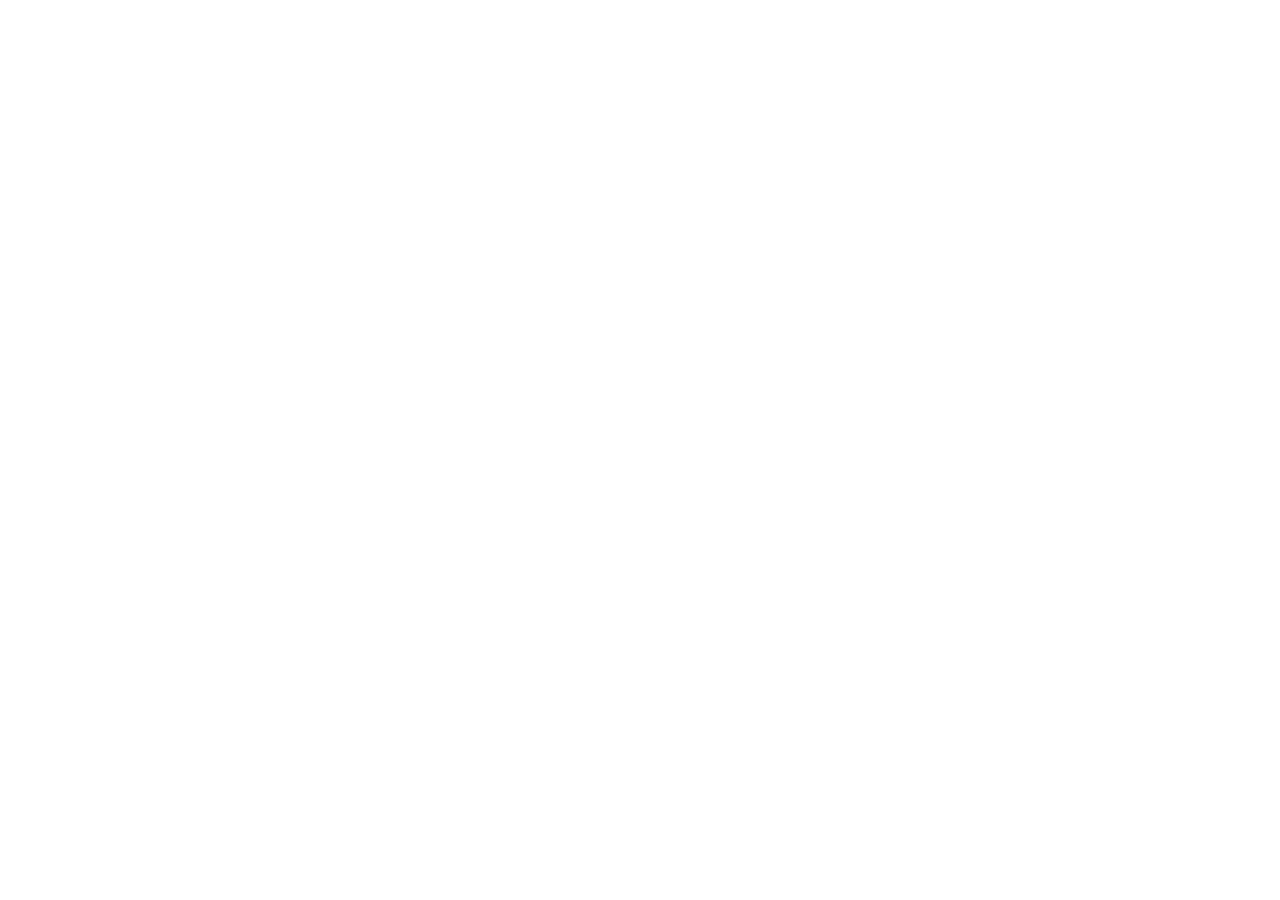
==== commit 22ce70c8: "new index file added" ====
--- a/index.html
+++ b/index.html
@@ -23,6 +23,7 @@
   --border:240 5.9% 90%;--input:240 5.9% 90%;--ring:240 5.9% 10%;
   --radius:0.375rem;
   --sidebar-w:240px;
+  --topbar-h:52px;
   --code-bg:#0f1117;
 }
 .dark {
@@ -515,7 +516,169 @@
   font-family:'JetBrains Mono',monospace;font-size:11px;
   background:hsl(var(--muted));padding:2px 6px;border-radius:4px;
 }
-</style>
+
+/* ═══════════════════════════════════════════════════
+   HAMBURGER BUTTON (hidden on desktop)
+═══════════════════════════════════════════════════ */
+.menu-btn{
+  display:none;align-items:center;justify-content:center;
+  width:36px;height:36px;border-radius:6px;
+  border:1px solid hsl(var(--border));
+  background:transparent;cursor:pointer;
+  color:hsl(var(--foreground));font-size:18px;line-height:1;
+  transition:background 150ms;flex-shrink:0;
+}
+.menu-btn:hover{background:hsl(var(--accent))}
+
+/* ═══════════════════════════════════════════════════
+   SIDEBAR OVERLAY (mobile backdrop)
+═══════════════════════════════════════════════════ */
+.overlay{
+  display:none;position:fixed;inset:0;
+  background:rgba(0,0,0,.5);z-index:150;
+  backdrop-filter:blur(2px);
+  opacity:0;transition:opacity 250ms;
+}
+body.nav-open .overlay{display:block;opacity:1}
+
+/* ═══════════════════════════════════════════════════
+   BREAKPOINT: TABLET  (≤1024px)
+   Sidebar slides off-canvas; main takes full width
+═══════════════════════════════════════════════════ */
+@media (max-width:1024px){
+  :root{ --sidebar-w:260px }
+
+  /* Sidebar becomes a slide-in drawer */
+  .sidebar{
+    transform:translateX(-100%);
+    transition:transform 260ms cubic-bezier(.4,0,.2,1);
+    z-index:200;
+    box-shadow:none;
+  }
+  body.nav-open .sidebar{
+    transform:translateX(0);
+    box-shadow:4px 0 24px rgba(0,0,0,.12);
+  }
+
+  /* Main fills full viewport */
+  .main{ margin-left:0 }
+
+  /* Show hamburger */
+  .menu-btn{ display:flex }
+
+  /* Topbar adjustments */
+  .topbar{ padding:10px 24px }
+
+  /* Content breathing room */
+  .content{ padding:32px 28px }
+
+  /* Tighter section spacing */
+  .comp-section{ margin-bottom:56px;scroll-margin-top:60px }
+  .section-divider{ margin:48px 0 }
+}
+
+/* ═══════════════════════════════════════════════════
+   BREAKPOINT: MOBILE  (≤768px)
+   Single column, stacked layout, compact spacing
+═══════════════════════════════════════════════════ */
+@media (max-width:768px){
+
+  /* Topbar */
+  .topbar{ padding:10px 16px; gap:8px }
+  .topbar-title{ font-size:13px }
+  .theme-btn span.btn-label{ display:none } /* Hide text, keep icon */
+
+  /* Content */
+  .content{ padding:24px 16px }
+
+  /* Section spacing */
+  .comp-section{ margin-bottom:48px;scroll-margin-top:56px }
+  .section-divider{ margin:40px 0 }
+
+  /* Component titles */
+  .comp-title{ font-size:18px }
+  .comp-desc{ font-size:13px;margin-bottom:18px }
+
+  /* Do's & Don'ts — stack vertically */
+  .dd-grid{ grid-template-columns:1fr }
+
+  /* Preview area */
+  .preview-inner{ padding:20px 16px;gap:10px }
+
+  /* Code blocks */
+  pre{ font-size:11.5px;padding:16px;line-height:1.65 }
+  .code-header{ padding:8px 14px }
+
+  /* Prop table — horizontal scroll */
+  .prop-table{ display:block;overflow-x:auto;-webkit-overflow-scrolling:touch }
+  .prop-table th,
+  .prop-table td{ padding:8px 10px;font-size:12px;white-space:nowrap }
+
+  /* Form element widths */
+  .input,.select{ max-width:100% }
+  .form-field{ max-width:100% }
+
+  /* Alert full width */
+  .alert{ width:100% }
+
+  /* Dialog */
+  .dialog-demo{ max-width:100% }
+
+  /* Progress */
+  .progress-track{ max-width:100% }
+  .progress-wrap{ max-width:100% }
+
+  /* Pagination — tighter gaps */
+  .pagination{ gap:2px }
+  .page-btn{ width:32px;height:32px;font-size:12px }
+
+  /* Tabs — allow wrap */
+  .tabs-list{ flex-wrap:wrap }
+  .tab-trigger{ font-size:12px;padding:5px 10px }
+
+  /* Breadcrumb */
+  .breadcrumb{ font-size:13px;gap:4px }
+
+  /* Card */
+  .card-header{ padding:16px 16px 10px }
+  .card-content{ padding:0 16px 12px }
+  .card-footer{ padding:10px 16px 16px }
+}
+
+/* ═══════════════════════════════════════════════════
+   BREAKPOINT: SMALL MOBILE  (≤480px)
+   Maximum compactness for narrow phones
+═══════════════════════════════════════════════════ */
+@media (max-width:480px){
+  :root{ --topbar-h:48px }
+
+  .topbar-title{ display:none }  /* Reclaim topbar space */
+
+  .content{ padding:16px 12px }
+
+  .comp-title{ font-size:16px }
+  .comp-header{ gap:8px }
+  .comp-tag{ font-size:10px;padding:2px 6px }
+
+  pre{ font-size:11px;padding:12px }
+
+  .dd-card{ padding:12px 14px }
+  .dd-item{ font-size:12px }
+
+  /* Buttons wrap naturally */
+  .preview-inner{ gap:8px }
+  .btn-md{ height:38px }
+  .btn-lg{ height:42px;padding:0 20px;font-size:15px }
+
+  /* Inline inputs take full width */
+  .input{ max-width:100% }
+
+  /* Badge row wraps */
+  .preview-inner .badge{ font-size:11px }
+
+  /* Pagination shrinks further */
+  .page-btn{ width:28px;height:28px;font-size:11px }
+}
 </head>
 <body>
 
@@ -564,11 +727,23 @@
 <!-- ═══════════════════════════════════════════════
      TOPBAR
 ════════════════════════════════════════════════ -->
+<!-- Mobile sidebar backdrop -->
+<div class="overlay" id="overlay" onclick="closeSidebar()"></div>
+
 <div class="main">
 <div class="topbar">
-  <span class="topbar-title">Component Reference</span>
+  <div style="display:flex;align-items:center;gap:12px">
+    <button class="menu-btn" id="menu-btn" aria-label="Open navigation" aria-expanded="false" onclick="toggleSidebar()">
+      <svg width="18" height="18" viewBox="0 0 24 24" fill="none" stroke="currentColor" stroke-width="2" stroke-linecap="round">
+        <line x1="3" y1="6"  x2="21" y2="6"/>
+        <line x1="3" y1="12" x2="21" y2="12"/>
+        <line x1="3" y1="18" x2="21" y2="18"/>
+      </svg>
+    </button>
+    <span class="topbar-title">Component Reference</span>
+  </div>
   <div class="topbar-controls">
-    <button class="theme-btn" onclick="toggleTheme(this)">🌙 Dark mode</button>
+    <button class="theme-btn" onclick="toggleTheme(this)">🌙 <span class="btn-label">Dark mode</span></button>
   </div>
 </div>
 
@@ -1575,13 +1750,51 @@
 </div><!-- /main -->
 
 <script>
-// Theme toggle
+// ── Theme toggle ──────────────────────────────────────────────
 function toggleTheme(btn) {
   document.body.classList.toggle('dark');
-  btn.textContent = document.body.classList.contains('dark') ? '☀️ Light mode' : '🌙 Dark mode';
-}
-
-// Active sidebar link on scroll
+  const dark = document.body.classList.contains('dark');
+  btn.querySelector('.btn-label').textContent = dark ? 'Light mode' : 'Dark mode';
+  btn.firstChild.textContent = dark ? '☀️ ' : '🌙 ';
+}
+
+// ── Sidebar toggle (tablet / mobile) ─────────────────────────
+function toggleSidebar() {
+  const open = document.body.classList.toggle('nav-open');
+  const btn = document.getElementById('menu-btn');
+  btn.setAttribute('aria-expanded', open);
+  btn.innerHTML = open
+    ? `<svg width="18" height="18" viewBox="0 0 24 24" fill="none" stroke="currentColor" stroke-width="2" stroke-linecap="round"><line x1="18" y1="6" x2="6" y2="18"/><line x1="6" y1="6" x2="18" y2="18"/></svg>`
+    : `<svg width="18" height="18" viewBox="0 0 24 24" fill="none" stroke="currentColor" stroke-width="2" stroke-linecap="round"><line x1="3" y1="6" x2="21" y2="6"/><line x1="3" y1="12" x2="21" y2="12"/><line x1="3" y1="18" x2="21" y2="18"/></svg>`;
+}
+
+function closeSidebar() {
+  document.body.classList.remove('nav-open');
+  const btn = document.getElementById('menu-btn');
+  if (btn) {
+    btn.setAttribute('aria-expanded', 'false');
+    btn.innerHTML = `<svg width="18" height="18" viewBox="0 0 24 24" fill="none" stroke="currentColor" stroke-width="2" stroke-linecap="round"><line x1="3" y1="6" x2="21" y2="6"/><line x1="3" y1="12" x2="21" y2="12"/><line x1="3" y1="18" x2="21" y2="18"/></svg>`;
+  }
+}
+
+// Close sidebar when a nav link is tapped on mobile
+document.querySelectorAll('.sidebar-link').forEach(link => {
+  link.addEventListener('click', () => {
+    if (window.innerWidth <= 1024) closeSidebar();
+  });
+});
+
+// Close sidebar on Escape key
+document.addEventListener('keydown', e => {
+  if (e.key === 'Escape') closeSidebar();
+});
+
+// Close sidebar if window is resized to desktop
+window.addEventListener('resize', () => {
+  if (window.innerWidth > 1024) closeSidebar();
+});
+
+// ── Active sidebar link on scroll ────────────────────────────
 const sections = document.querySelectorAll('.comp-section');
 const links = document.querySelectorAll('.sidebar-link');
 const observer = new IntersectionObserver(entries => {
@@ -1589,24 +1802,27 @@
     if (e.isIntersecting) {
       links.forEach(l => l.classList.remove('active'));
       const link = document.querySelector(`.sidebar-link[href="#${e.target.id}"]`);
-      if (link) link.classList.add('active');
+      if (link) {
+        link.classList.add('active');
+        // Scroll active link into view within sidebar
+        link.scrollIntoView({ block: 'nearest', behavior: 'smooth' });
+      }
     }
   });
-}, { rootMargin: '-30% 0px -60% 0px' });
+}, { rootMargin: '-20% 0px -70% 0px' });
 sections.forEach(s => observer.observe(s));
 
-// Copy code button
+// ── Copy code button ──────────────────────────────────────────
 function copyCode(btn) {
   const pre = btn.closest('.code-pane').querySelector('pre');
-  const text = pre.innerText;
-  navigator.clipboard.writeText(text).then(() => {
+  navigator.clipboard.writeText(pre.innerText).then(() => {
     btn.textContent = 'Copied!';
     btn.classList.add('copied');
     setTimeout(() => { btn.textContent = 'Copy'; btn.classList.remove('copied'); }, 1800);
   });
 }
 
-// Tab switcher
+// ── Tab switcher ──────────────────────────────────────────────
 function switchTab(btn, id) {
   btn.closest('.preview-inner').querySelectorAll('.tab-trigger').forEach(t => t.classList.remove('active'));
   btn.classList.add('active');
